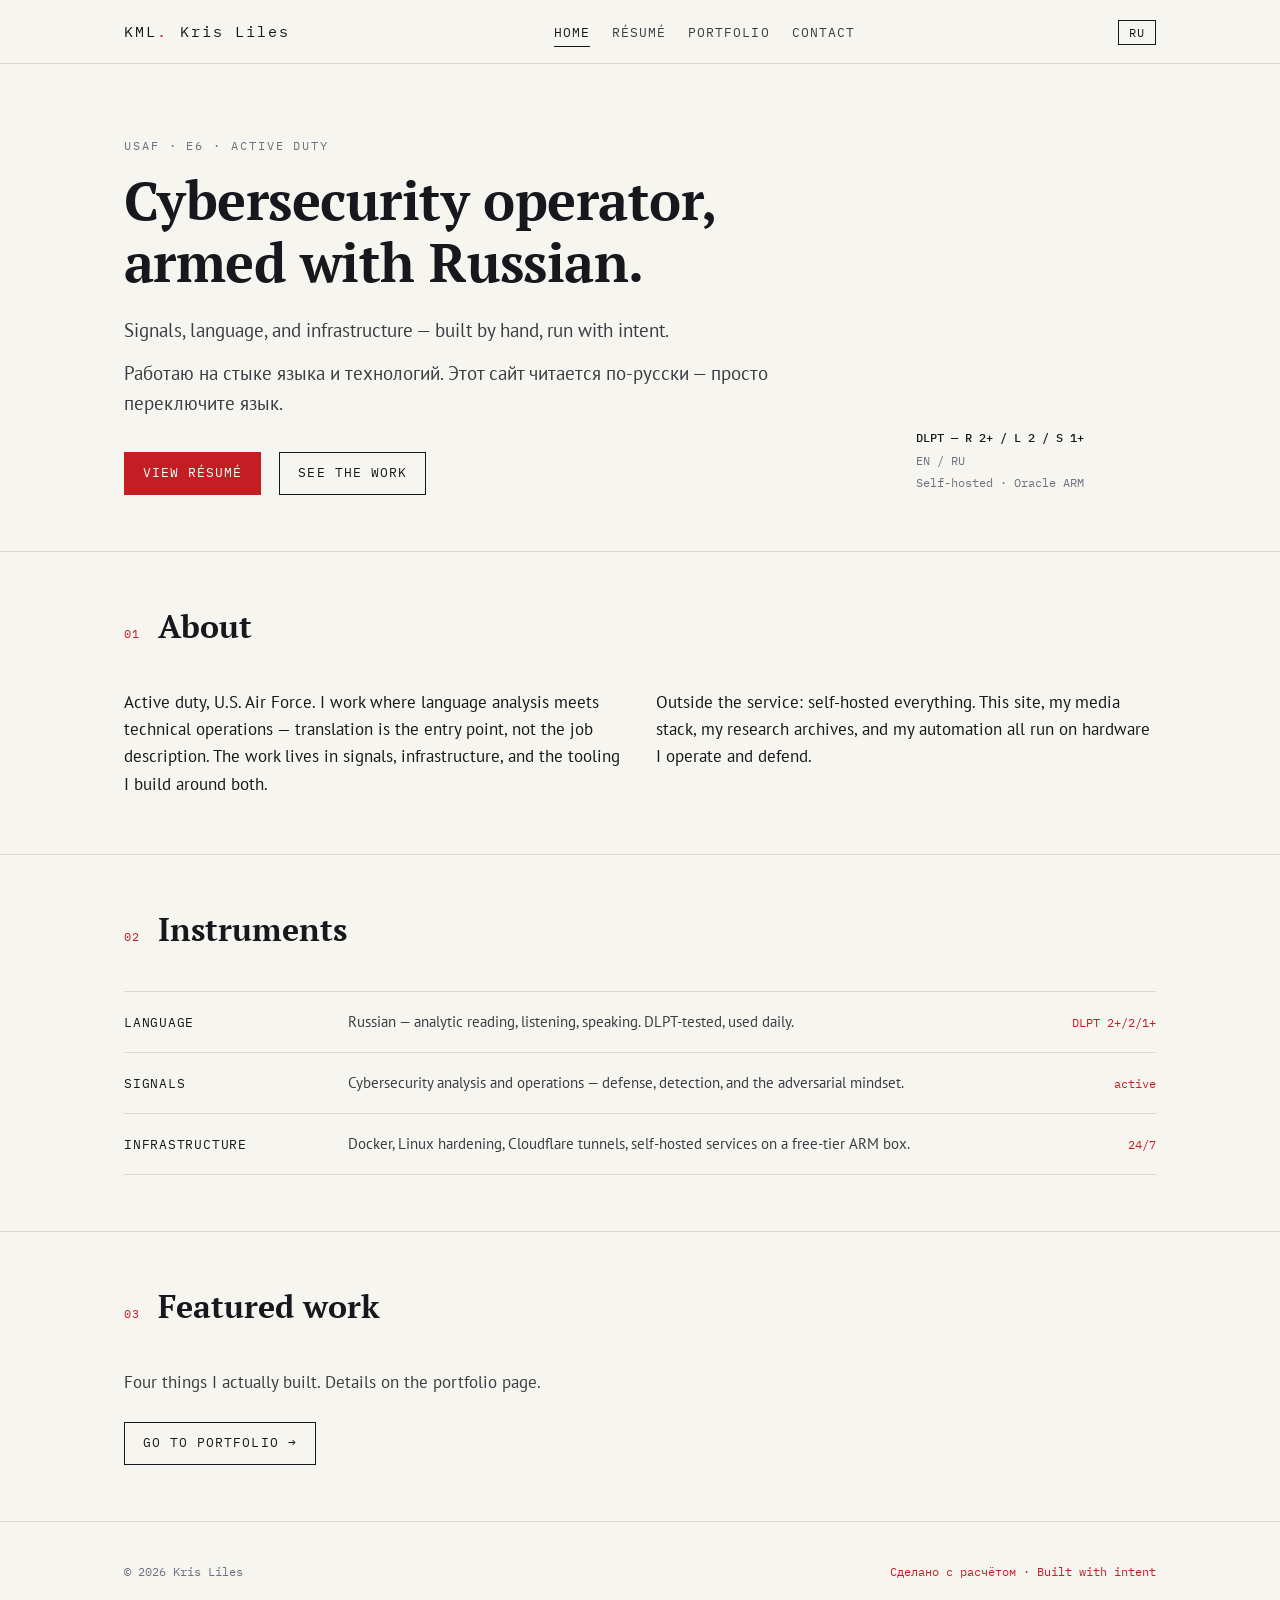
==== index.html @ 501278f0 "Initial portfolio: bilingual EN/RU dossier, four pages" ====
<!DOCTYPE html>
<html lang="en">
<head>
  <meta charset="UTF-8">
  <meta name="viewport" content="width=device-width, initial-scale=1.0">
  <title>Kris Liles — Cybersecurity operator, armed with Russian</title>
  <meta name="description" content="Active-duty USAF cybersecurity operator and Russian linguist. Self-hosted infrastructure, language tooling, and applied research.">
  <link rel="preconnect" href="https://fonts.googleapis.com">
  <link rel="preconnect" href="https://fonts.gstatic.com" crossorigin>
  <link href="https://fonts.googleapis.com/css2?family=IBM+Plex+Mono:wght@400;500&family=PT+Sans:wght@400;700&family=PT+Serif:ital,wght@0,400;0,700;1,400&display=swap" rel="stylesheet">
  <link rel="stylesheet" href="assets/style.css">
</head>
<body>
  <header class="site-head">
    <div class="wrap">
      <a class="logo" href="index.html">KML<span class="logo-red">.</span> <span data-i18n="logo.tag">Kris Liles</span></a>
      <nav class="main-nav">
        <a href="index.html" class="active" data-i18n="nav.home">Home</a>
        <a href="resume.html" data-i18n="nav.resume">Résumé</a>
        <a href="portfolio.html" data-i18n="nav.portfolio">Portfolio</a>
        <a href="contact.html" data-i18n="nav.contact">Contact</a>
      </nav>
      <button class="lang-toggle" aria-label="Switch language">RU</button>
    </div>
  </header>

  <section class="hero">
    <div class="wrap hero-grid">
      <div>
        <p class="eyebrow" data-i18n="hero.eyebrow">USAF · E6 · Active duty</p>
        <h1 data-i18n="hero.title">Cybersecurity operator, armed with Russian.</h1>
        <p class="lede" data-i18n="hero.lede">Signals, language, and infrastructure — built by hand, run with intent.</p>
        <p class="lede ru-note" data-i18n="hero.lede.ru">Работаю на стыке языка и технологий. Этот сайт читается по-русски — просто переключите язык.</p>
        <div class="hero-cta">
          <a class="btn primary" href="resume.html" data-i18n="hero.cta.resume">View résumé</a>
          <a class="btn" href="portfolio.html" data-i18n="hero.cta.work">See the work</a>
        </div>
      </div>
      <aside class="marginalia">
        <div><b data-i18n="hero.m.dlpt">DLPT — R 2+ / L 2 / S 1+</b></div>
        <div data-i18n="hero.m.langs">EN / RU</div>
        <div data-i18n="hero.m.infra">Self-hosted · Oracle ARM</div>
      </aside>
    </div>
  </section>

  <section class="section">
    <div class="wrap">
      <div class="section-head">
        <span class="sec-num" data-i18n="sec.about.num">01</span>
        <h2 data-i18n="sec.about">About</h2>
      </div>
      <div class="skill-cols" style="grid-template-columns: 1fr 1fr;">
        <div>
          <p data-i18n="about.p1">Active duty, U.S. Air Force. I work where language analysis meets technical operations — translation is the entry point, not the job description. The work lives in signals, infrastructure, and the tooling I build around both.</p>
        </div>
        <div>
          <p data-i18n="about.p2">Outside the service: self-hosted everything. This site, my media stack, my research archives, and my automation all run on hardware I operate and defend.</p>
        </div>
      </div>
    </div>
  </section>

  <section class="section">
    <div class="wrap">
      <div class="section-head">
        <span class="sec-num" data-i18n="sec.instr.num">02</span>
        <h2 data-i18n="sec.instr">Instruments</h2>
      </div>
      <div class="instruments">
        <div class="instrument">
          <div class="k" data-i18n="instr.lang.k">Language</div>
          <div class="v" data-i18n="instr.lang.v">Russian — analytic reading, listening, speaking. DLPT-tested, used daily.</div>
          <div class="m" data-i18n="instr.lang.m">DLPT 2+/2/1+</div>
        </div>
        <div class="instrument">
          <div class="k" data-i18n="instr.sig.k">Signals</div>
          <div class="v" data-i18n="instr.sig.v">Cybersecurity analysis and operations — defense, detection, and the adversarial mindset.</div>
          <div class="m" data-i18n="instr.sig.m">active</div>
        </div>
        <div class="instrument">
          <div class="k" data-i18n="instr.infra.k">Infrastructure</div>
          <div class="v" data-i18n="instr.infra.v">Docker, Linux hardening, Cloudflare tunnels, self-hosted services on a free-tier ARM box.</div>
          <div class="m" data-i18n="instr.infra.m">24/7</div>
        </div>
      </div>
    </div>
  </section>

  <section class="section">
    <div class="wrap">
      <div class="section-head">
        <span class="sec-num" data-i18n="sec.feat.num">03</span>
        <h2 data-i18n="sec.feat">Featured work</h2>
      </div>
      <p style="margin-bottom: 26px; color: var(--ink-soft);" data-i18n="feat.lead">Four things I actually built. Details on the portfolio page.</p>
      <a class="btn" href="portfolio.html" data-i18n="feat.link">Go to portfolio →</a>
    </div>
  </section>

  <footer class="site-foot">
    <div class="wrap" style="width: 100%; display: flex; justify-content: space-between; gap: 16px; flex-wrap: wrap;">
      <span data-i18n="foot.left">© 2026 Kris Liles</span>
      <span class="foot-ru" data-i18n="foot.right">Сделано с расчётом · Built with intent</span>
    </div>
  </footer>

  <script src="assets/app.js"></script>
</body>
</html>
---- assets/style.css ----
/* pyja.net — bilingual dossier
   Tokens: paper #F7F5F0 · ink #16181D · red #C41E24 · hairline #DDD9CE
   Type: PT Serif (display) · PT Sans (body) · IBM Plex Mono (labels) */

:root {
  --paper: #F7F5F0;
  --ink: #16181D;
  --ink-soft: #3A3D44;
  --red: #C41E24;
  --red-deep: #9A151A;
  --hairline: #DDD9CE;
  --steel: #6B7280;
  --blue: #1F3A93;
  --mono: "IBM Plex Mono", monospace;
  --serif: "PT Serif", Georgia, serif;
  --sans: "PT Sans", system-ui, sans-serif;
}

* { margin: 0; padding: 0; box-sizing: border-box; }

html { scroll-behavior: smooth; }

body {
  background: var(--paper);
  color: var(--ink);
  font-family: var(--sans);
  font-size: 17px;
  line-height: 1.6;
  transition: opacity 220ms ease;
}
body.switching { opacity: 0; }

a { color: var(--blue); text-decoration: underline; text-underline-offset: 3px; }
a:hover { color: var(--red-deep); }
a:focus-visible, button:focus-visible {
  outline: 2px solid var(--red);
  outline-offset: 3px;
}

.wrap { max-width: 1080px; margin: 0 auto; padding: 0 24px; }

/* ————— header ————— */
.site-head {
  border-bottom: 1px solid var(--hairline);
  padding: 20px 0 16px;
}
.site-head .wrap {
  display: flex;
  align-items: baseline;
  justify-content: space-between;
  gap: 16px;
  flex-wrap: wrap;
}
.logo {
  font-family: var(--mono);
  font-size: 15px;
  letter-spacing: 0.14em;
  color: var(--ink);
  text-decoration: none;
}
.logo .logo-red { color: var(--red); }
nav.main-nav { display: flex; gap: 22px; align-items: baseline; flex-wrap: wrap; }
nav.main-nav a {
  font-family: var(--mono);
  font-size: 13px;
  letter-spacing: 0.08em;
  text-transform: uppercase;
  text-decoration: none;
  color: var(--ink-soft);
  border-bottom: 1px solid transparent;
  padding-bottom: 2px;
}
nav.main-nav a:hover { color: var(--red-deep); border-color: var(--red); }
nav.main-nav a.active { color: var(--ink); border-color: var(--ink); }

.lang-toggle {
  font-family: var(--mono);
  font-size: 12px;
  letter-spacing: 0.08em;
  background: none;
  border: 1px solid var(--ink);
  padding: 4px 10px;
  cursor: pointer;
  color: var(--ink);
}
.lang-toggle:hover { background: var(--ink); color: var(--paper); }

/* ————— type ————— */
.eyebrow {
  font-family: var(--mono);
  font-size: 12px;
  letter-spacing: 0.16em;
  text-transform: uppercase;
  color: var(--steel);
  margin-bottom: 14px;
}
h1, h2, h3 { font-family: var(--serif); font-weight: 700; line-height: 1.15; color: var(--ink); }
h1 { font-size: clamp(34px, 5vw, 54px); letter-spacing: -0.01em; }
h2 { font-size: clamp(24px, 3vw, 32px); margin-bottom: 18px; }
h3 { font-size: 20px; }
p + p { margin-top: 12px; }

.marginalia {
  font-family: var(--mono);
  font-size: 12px;
  line-height: 1.9;
  color: var(--steel);
}
.marginalia b { color: var(--ink); font-weight: 500; }

/* ————— hero ————— */
.hero { padding: 72px 0 56px; border-bottom: 1px solid var(--hairline); }
.hero-grid {
  display: grid;
  grid-template-columns: minmax(0, 1fr) 240px;
  gap: 48px;
  align-items: end;
}
.hero h1 { margin-bottom: 22px; }
.hero .lede { font-size: 19px; max-width: 34em; color: var(--ink-soft); }
.hero .lede .ru-note { color: var(--steel); }
.hero-cta { margin-top: 34px; display: flex; gap: 18px; flex-wrap: wrap; }

.btn {
  display: inline-block;
  font-family: var(--mono);
  font-size: 13px;
  letter-spacing: 0.08em;
  text-transform: uppercase;
  text-decoration: none;
  border: 1px solid var(--ink);
  color: var(--ink);
  padding: 10px 18px;
}
.btn:hover { background: var(--ink); color: var(--paper); }
.btn.primary { background: var(--red); border-color: var(--red); color: #fff; }
.btn.primary:hover { background: var(--red-deep); border-color: var(--red-deep); }

/* ————— sections ————— */
.section { padding: 56px 0; border-bottom: 1px solid var(--hairline); }
.section-head {
  display: flex;
  align-items: baseline;
  gap: 18px;
  margin-bottom: 26px;
}
.section-head .sec-num {
  font-family: var(--mono);
  font-size: 12px;
  color: var(--red);
  letter-spacing: 0.1em;
}

/* instruments = hairline table rows, not cards */
.instruments { border-top: 1px solid var(--hairline); }
.instrument {
  display: grid;
  grid-template-columns: 200px minmax(0, 1fr) auto;
  gap: 24px;
  padding: 18px 0;
  border-bottom: 1px solid var(--hairline);
  align-items: baseline;
}
.instrument .k {
  font-family: var(--mono);
  font-size: 13px;
  letter-spacing: 0.06em;
  text-transform: uppercase;
  color: var(--ink);
}
.instrument .v { font-size: 15px; color: var(--ink-soft); }
.instrument .m { font-family: var(--mono); font-size: 12px; color: var(--red); text-align: right; }

/* ————— dossier rows (portfolio) ————— */
.dossier { border-top: 1px solid var(--hairline); }
.dossier-item {
  display: grid;
  grid-template-columns: 180px minmax(0, 1fr);
  gap: 28px;
  padding: 26px 0;
  border-bottom: 1px solid var(--hairline);
}
.dossier-item .cat {
  font-family: var(--mono);
  font-size: 12px;
  letter-spacing: 0.12em;
  text-transform: uppercase;
  color: var(--red);
  padding-top: 4px;
}
.dossier-item h3 { margin-bottom: 8px; }
.dossier-item .desc { font-size: 15px; color: var(--ink-soft); max-width: 56ch; }
.dossier-item .tags { margin-top: 12px; font-family: var(--mono); font-size: 12px; color: var(--steel); letter-spacing: 0.04em; }
.dossier-item .status {
  margin-top: 10px;
  font-family: var(--mono);
  font-size: 11px;
  text-transform: uppercase;
  letter-spacing: 0.1em;
  color: var(--steel);
  border: 1px dashed var(--hairline);
  display: inline-block;
  padding: 2px 8px;
}

/* ————— resume ————— */
.resume-section h3 { margin-bottom: 4px; }
.resume-section .meta { font-family: var(--mono); font-size: 12px; color: var(--steel); letter-spacing: 0.06em; margin-bottom: 10px; }
.resume-entry { padding: 22px 0; border-bottom: 1px solid var(--hairline); }
.resume-entry:last-child { border-bottom: none; }
.entry-head { display: flex; justify-content: space-between; gap: 16px; flex-wrap: wrap; align-items: baseline; }
.entry-head h4 { font-family: var(--serif); font-size: 18px; }
.entry-head .when { font-family: var(--mono); font-size: 12px; color: var(--steel); }
.entry-body { margin-top: 8px; font-size: 15px; color: var(--ink-soft); max-width: 60ch; }
.placeholder {
  font-family: var(--mono);
  font-size: 12px;
  letter-spacing: 0.08em;
  text-transform: uppercase;
  color: var(--red);
  border: 1px dashed var(--red);
  padding: 2px 8px;
  display: inline-block;
}

.skill-cols { display: grid; grid-template-columns: repeat(auto-fit, minmax(220px, 1fr)); gap: 32px; }
.skill-cols h4 { font-family: var(--mono); font-size: 13px; letter-spacing: 0.1em; text-transform: uppercase; color: var(--ink); margin-bottom: 10px; }
.skill-cols ul { list-style: none; }
.skill-cols li { font-size: 15px; padding: 3px 0; border-bottom: 1px dotted var(--hairline); color: var(--ink-soft); }

/* ————— contact ————— */
.contact-row {
  display: grid;
  grid-template-columns: 160px minmax(0, 1fr);
  gap: 24px;
  padding: 16px 0;
  border-bottom: 1px solid var(--hairline);
}
.contact-row .k { font-family: var(--mono); font-size: 13px; letter-spacing: 0.08em; text-transform: uppercase; }

/* ————— footer ————— */
.site-foot {
  padding: 40px 0 56px;
  font-family: var(--mono);
  font-size: 12px;
  color: var(--steel);
  display: flex;
  justify-content: space-between;
  gap: 16px;
  flex-wrap: wrap;
}
.site-foot .foot-ru { color: var(--red); }

/* ————— responsive ————— */
@media (max-width: 760px) {
  .hero-grid { grid-template-columns: 1fr; gap: 28px; }
  .instrument { grid-template-columns: 1fr; gap: 6px; }
  .instrument .m { text-align: left; }
  .dossier-item { grid-template-columns: 1fr; gap: 8px; }
  .contact-row { grid-template-columns: 1fr; gap: 4px; }
  .section { padding: 44px 0; }
  .hero { padding: 52px 0 44px; }
}

@media (prefers-reduced-motion: reduce) {
  html { scroll-behavior: auto; }
  body { transition: none; }
}
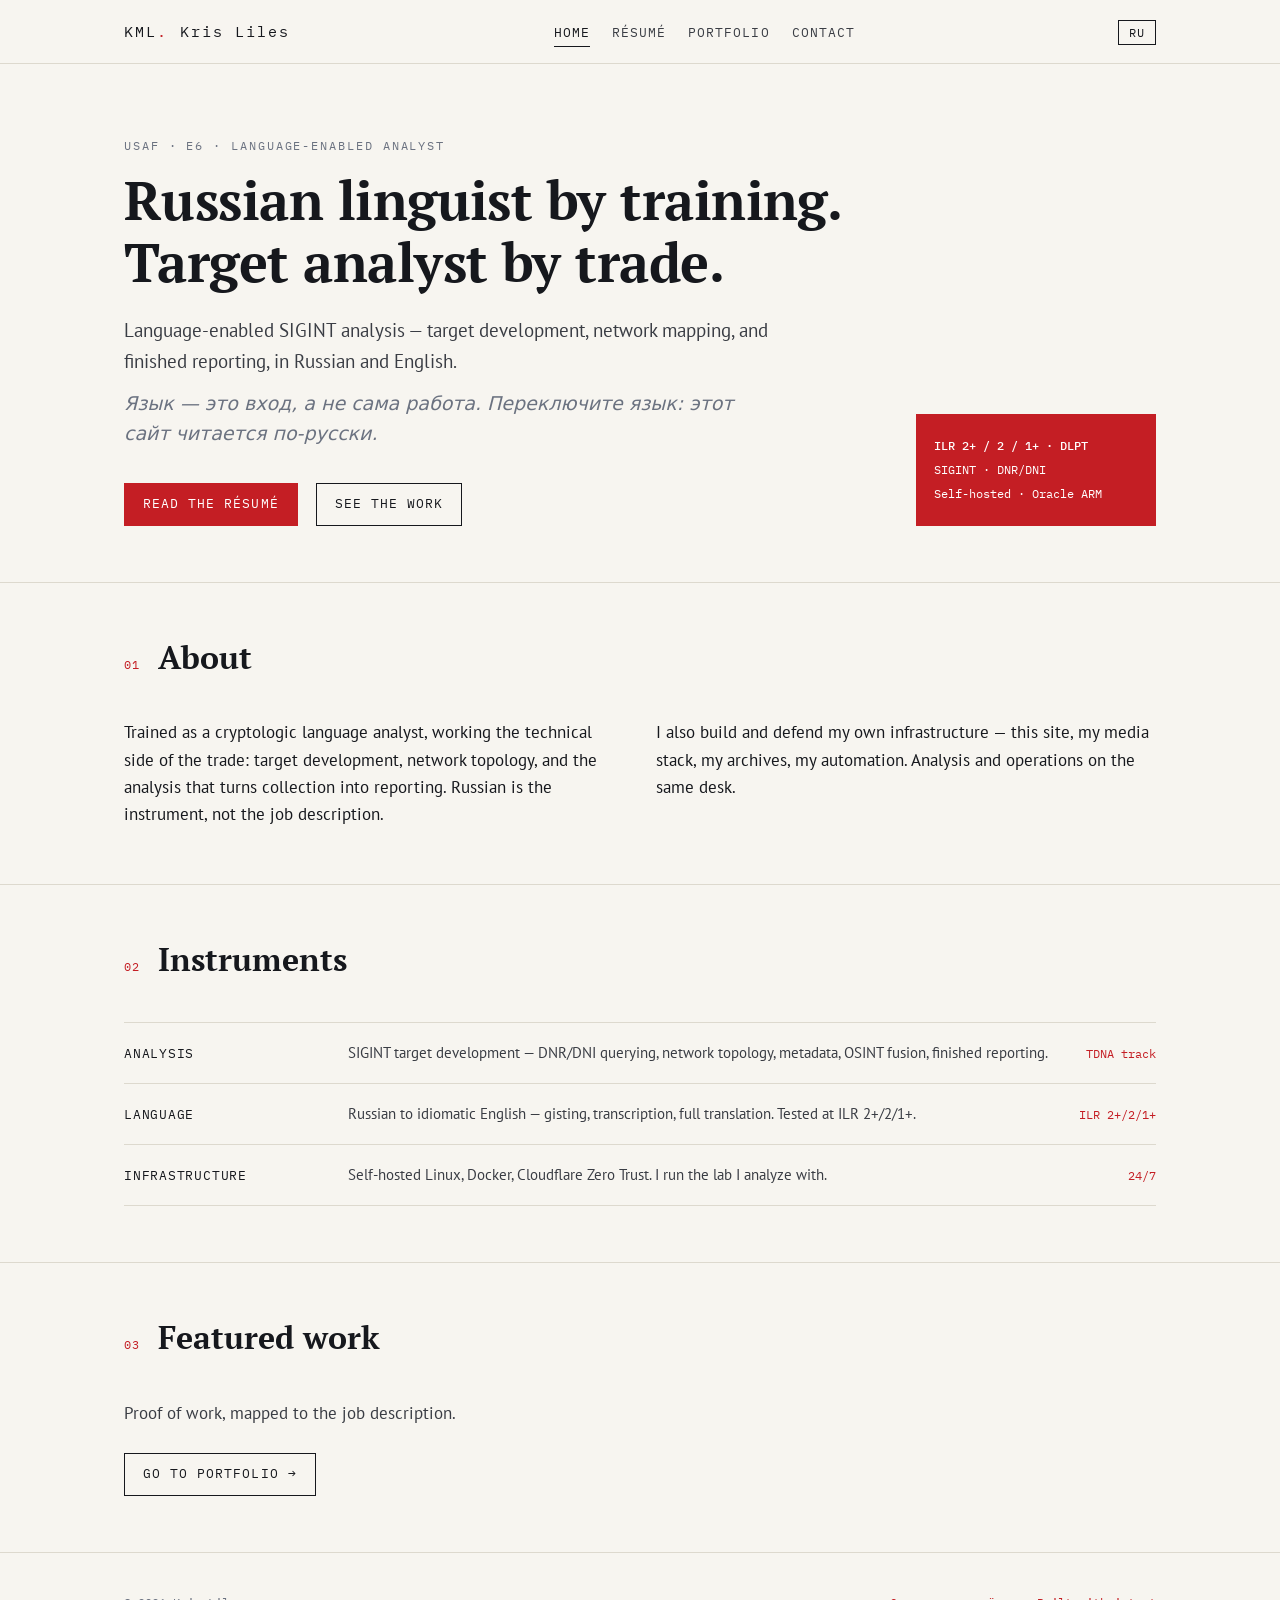
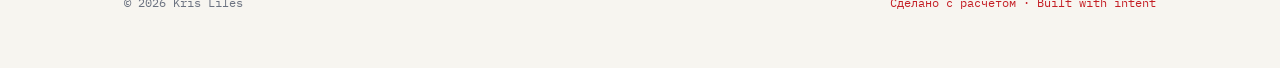
==== commit 7310c2b7: "v2: market-mapped content — TDNA + cryptologic language analyst job-posting vocabulary, constructivi" ====
--- a/index.html
+++ b/index.html
@@ -3,8 +3,8 @@
 <head>
   <meta charset="UTF-8">
   <meta name="viewport" content="width=device-width, initial-scale=1.0">
-  <title>Kris Liles — Cybersecurity operator, armed with Russian</title>
-  <meta name="description" content="Active-duty USAF cybersecurity operator and Russian linguist. Self-hosted infrastructure, language tooling, and applied research.">
+  <title>Kris Liles — Language-enabled SIGINT analyst</title>
+  <meta name="description" content="Russian linguist and target analyst. Language-enabled SIGINT analysis: target development, network mapping, and finished reporting.">
   <link rel="preconnect" href="https://fonts.googleapis.com">
   <link rel="preconnect" href="https://fonts.gstatic.com" crossorigin>
   <link href="https://fonts.googleapis.com/css2?family=IBM+Plex+Mono:wght@400;500&family=PT+Sans:wght@400;700&family=PT+Serif:ital,wght@0,400;0,700;1,400&display=swap" rel="stylesheet">
@@ -27,18 +27,18 @@
   <section class="hero">
     <div class="wrap hero-grid">
       <div>
-        <p class="eyebrow" data-i18n="hero.eyebrow">USAF · E6 · Active duty</p>
-        <h1 data-i18n="hero.title">Cybersecurity operator, armed with Russian.</h1>
-        <p class="lede" data-i18n="hero.lede">Signals, language, and infrastructure — built by hand, run with intent.</p>
-        <p class="lede ru-note" data-i18n="hero.lede.ru">Работаю на стыке языка и технологий. Этот сайт читается по-русски — просто переключите язык.</p>
+        <p class="eyebrow" data-i18n="hero.eyebrow">USAF · E6 · Language-enabled analyst</p>
+        <h1 data-i18n="hero.title">Russian linguist by training. Target analyst by trade.</h1>
+        <p class="lede" data-i18n="hero.lede">Language-enabled SIGINT analysis — target development, network mapping, and finished reporting, in Russian and English.</p>
+        <p class="lede ru-note" data-i18n="hero.lede.ru">Язык — это вход, а не сама работа. Переключите язык: этот сайт читается по-русски.</p>
         <div class="hero-cta">
-          <a class="btn primary" href="resume.html" data-i18n="hero.cta.resume">View résumé</a>
+          <a class="btn primary" href="resume.html" data-i18n="hero.cta.resume">Read the résumé</a>
           <a class="btn" href="portfolio.html" data-i18n="hero.cta.work">See the work</a>
         </div>
       </div>
-      <aside class="marginalia">
-        <div><b data-i18n="hero.m.dlpt">DLPT — R 2+ / L 2 / S 1+</b></div>
-        <div data-i18n="hero.m.langs">EN / RU</div>
+      <aside class="red-panel">
+        <div><b data-i18n="hero.m.dlpt">ILR 2+ / 2 / 1+ · DLPT</b></div>
+        <div data-i18n="hero.m.sigint">SIGINT · DNR/DNI</div>
         <div data-i18n="hero.m.infra">Self-hosted · Oracle ARM</div>
       </aside>
     </div>
@@ -52,10 +52,10 @@
       </div>
       <div class="skill-cols" style="grid-template-columns: 1fr 1fr;">
         <div>
-          <p data-i18n="about.p1">Active duty, U.S. Air Force. I work where language analysis meets technical operations — translation is the entry point, not the job description. The work lives in signals, infrastructure, and the tooling I build around both.</p>
+          <p data-i18n="about.p1">Trained as a cryptologic language analyst, working the technical side of the trade: target development, network topology, and the analysis that turns collection into reporting. Russian is the instrument, not the job description.</p>
         </div>
         <div>
-          <p data-i18n="about.p2">Outside the service: self-hosted everything. This site, my media stack, my research archives, and my automation all run on hardware I operate and defend.</p>
+          <p data-i18n="about.p2">I also build and defend my own infrastructure — this site, my media stack, my archives, my automation. Analysis and operations on the same desk.</p>
         </div>
       </div>
     </div>
@@ -69,18 +69,18 @@
       </div>
       <div class="instruments">
         <div class="instrument">
-          <div class="k" data-i18n="instr.lang.k">Language</div>
-          <div class="v" data-i18n="instr.lang.v">Russian — analytic reading, listening, speaking. DLPT-tested, used daily.</div>
-          <div class="m" data-i18n="instr.lang.m">DLPT 2+/2/1+</div>
+          <div class="k" data-i18n="instr.analysis.k">Analysis</div>
+          <div class="v" data-i18n="instr.analysis.v">SIGINT target development — DNR/DNI querying, network topology, metadata, OSINT fusion, finished reporting.</div>
+          <div class="m" data-i18n="instr.analysis.m">TDNA track</div>
         </div>
         <div class="instrument">
-          <div class="k" data-i18n="instr.sig.k">Signals</div>
-          <div class="v" data-i18n="instr.sig.v">Cybersecurity analysis and operations — defense, detection, and the adversarial mindset.</div>
-          <div class="m" data-i18n="instr.sig.m">active</div>
+          <div class="k" data-i18n="instr.lang.k">Language</div>
+          <div class="v" data-i18n="instr.lang.v">Russian to idiomatic English — gisting, transcription, full translation. Tested at ILR 2+/2/1+.</div>
+          <div class="m" data-i18n="instr.lang.m">ILR 2+/2/1+</div>
         </div>
         <div class="instrument">
           <div class="k" data-i18n="instr.infra.k">Infrastructure</div>
-          <div class="v" data-i18n="instr.infra.v">Docker, Linux hardening, Cloudflare tunnels, self-hosted services on a free-tier ARM box.</div>
+          <div class="v" data-i18n="instr.infra.v">Self-hosted Linux, Docker, Cloudflare Zero Trust. I run the lab I analyze with.</div>
           <div class="m" data-i18n="instr.infra.m">24/7</div>
         </div>
       </div>
@@ -93,7 +93,7 @@
         <span class="sec-num" data-i18n="sec.feat.num">03</span>
         <h2 data-i18n="sec.feat">Featured work</h2>
       </div>
-      <p style="margin-bottom: 26px; color: var(--ink-soft);" data-i18n="feat.lead">Four things I actually built. Details on the portfolio page.</p>
+      <p style="margin-bottom: 26px; color: var(--ink-soft);" data-i18n="feat.lead">Proof of work, mapped to the job description.</p>
       <a class="btn" href="portfolio.html" data-i18n="feat.link">Go to portfolio →</a>
     </div>
   </section>
--- a/assets/style.css
+++ b/assets/style.css
@@ -1,4 +1,4 @@
-/* pyja.net — bilingual dossier
+/* pyja.net — bilingual dossier, v2 (market-mapped)
    Tokens: paper #F7F5F0 · ink #16181D · red #C41E24 · hairline #DDD9CE
    Type: PT Serif (display) · PT Sans (body) · IBM Plex Mono (labels) */
 
@@ -100,14 +100,6 @@
 h3 { font-size: 20px; }
 p + p { margin-top: 12px; }
 
-.marginalia {
-  font-family: var(--mono);
-  font-size: 12px;
-  line-height: 1.9;
-  color: var(--steel);
-}
-.marginalia b { color: var(--ink); font-weight: 500; }
-
 /* ————— hero ————— */
 .hero { padding: 72px 0 56px; border-bottom: 1px solid var(--hairline); }
 .hero-grid {
@@ -118,8 +110,19 @@
 }
 .hero h1 { margin-bottom: 22px; }
 .hero .lede { font-size: 19px; max-width: 34em; color: var(--ink-soft); }
-.hero .lede .ru-note { color: var(--steel); }
+.hero .lede.ru-note { color: var(--steel); font-style: italic; }
 .hero-cta { margin-top: 34px; display: flex; gap: 18px; flex-wrap: wrap; }
+
+/* constructivist red field — the one bold move */
+.red-panel {
+  background: var(--red);
+  color: #fff;
+  padding: 20px 18px;
+  font-family: var(--mono);
+  font-size: 12px;
+  line-height: 2;
+}
+.red-panel b { font-weight: 500; color: #fff; }
 
 .btn {
   display: inline-block;
@@ -205,13 +208,14 @@
 
 /* ————— resume ————— */
 .resume-section h3 { margin-bottom: 4px; }
-.resume-section .meta { font-family: var(--mono); font-size: 12px; color: var(--steel); letter-spacing: 0.06em; margin-bottom: 10px; }
 .resume-entry { padding: 22px 0; border-bottom: 1px solid var(--hairline); }
 .resume-entry:last-child { border-bottom: none; }
 .entry-head { display: flex; justify-content: space-between; gap: 16px; flex-wrap: wrap; align-items: baseline; }
 .entry-head h4 { font-family: var(--serif); font-size: 18px; }
 .entry-head .when { font-family: var(--mono); font-size: 12px; color: var(--steel); }
 .entry-body { margin-top: 8px; font-size: 15px; color: var(--ink-soft); max-width: 60ch; }
+.entry-body ul { margin-top: 8px; padding-left: 20px; }
+.entry-body li { margin-bottom: 6px; }
 .placeholder {
   font-family: var(--mono);
   font-size: 12px;
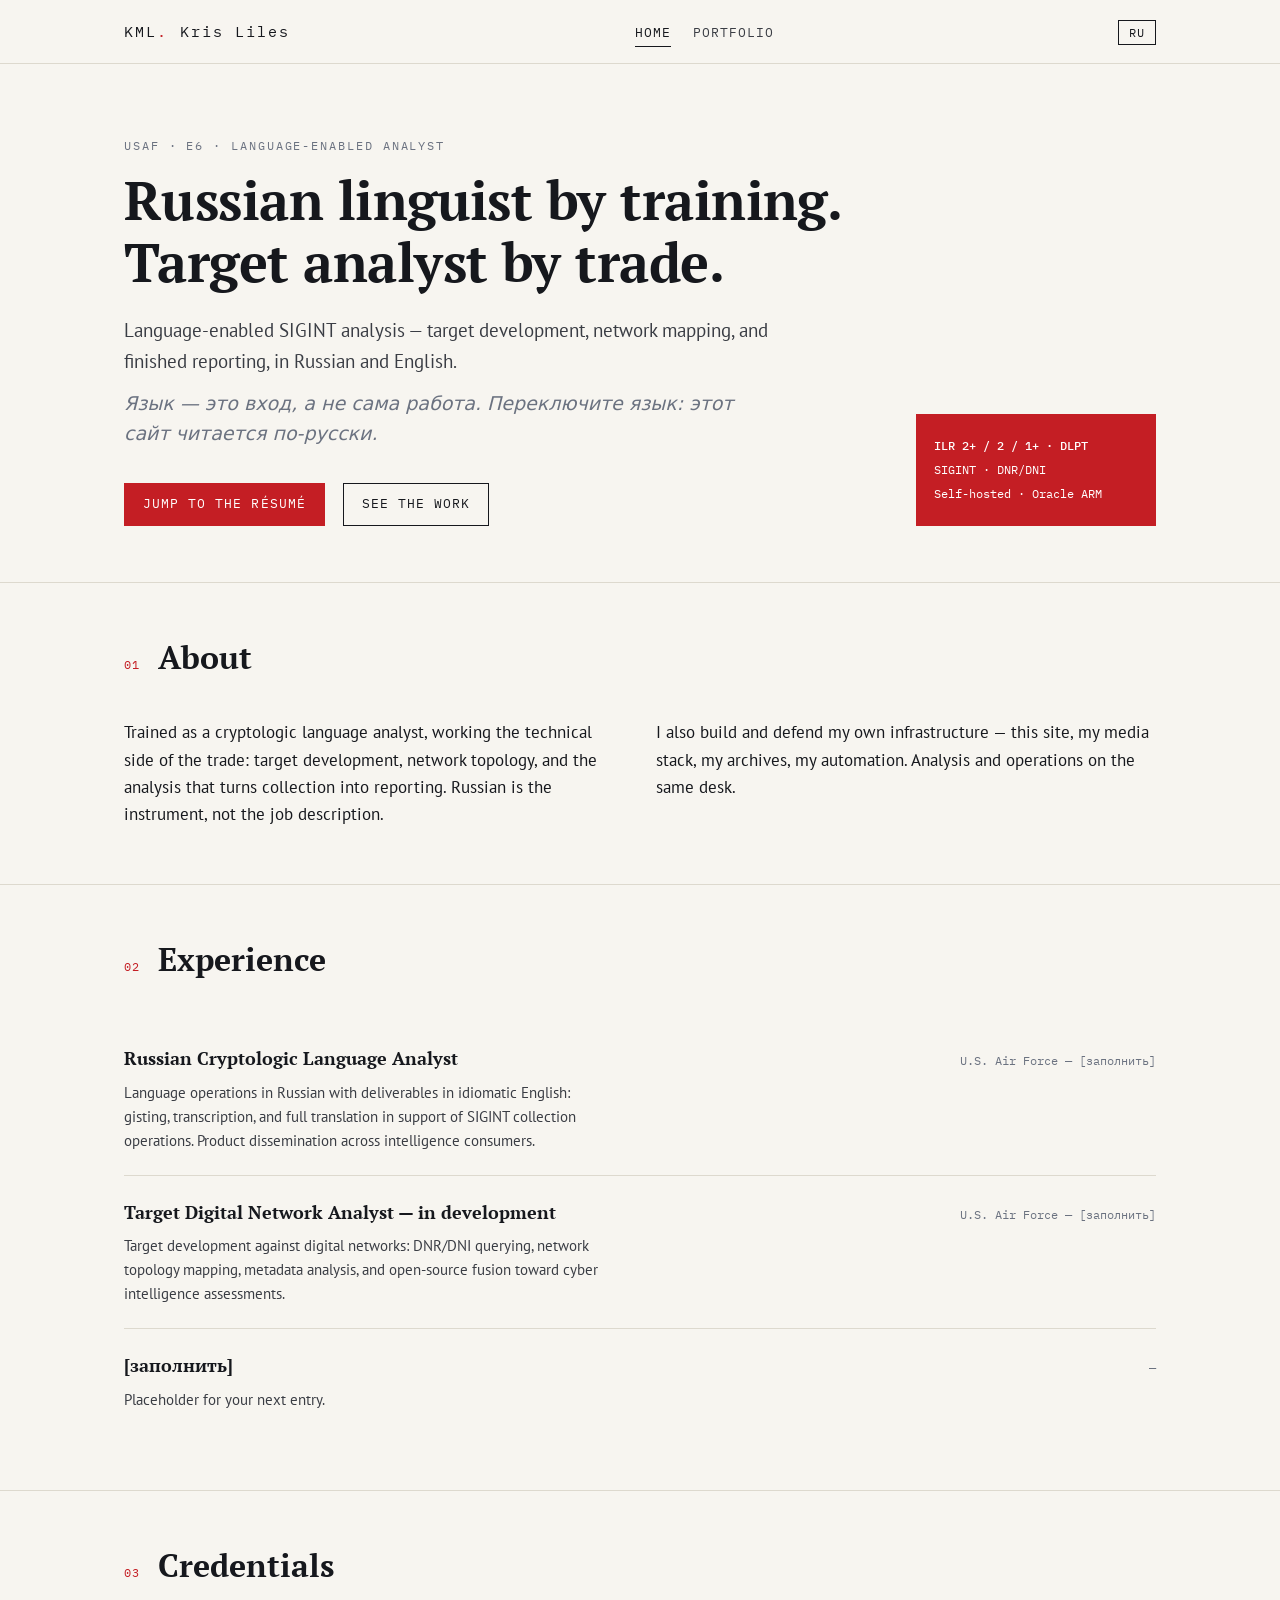
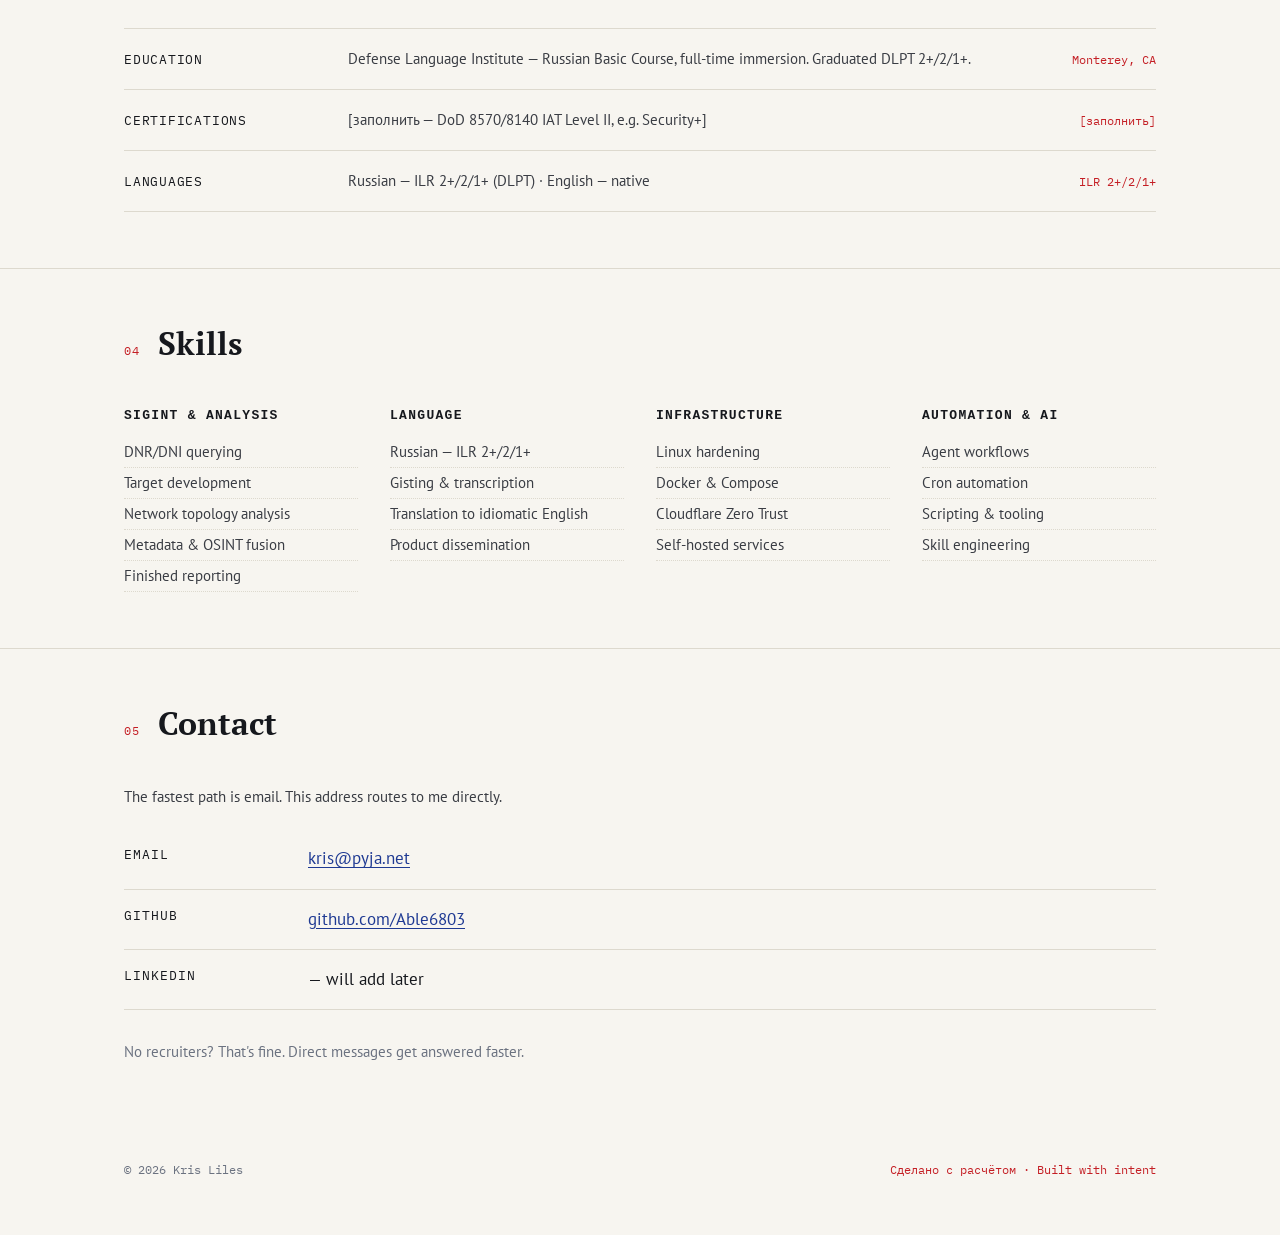
==== commit f0c24380: "v3: two-page structure — résumé+contact merged into home, portfolio becomes placeholder examples map" ====
--- a/index.html
+++ b/index.html
@@ -16,9 +16,7 @@
       <a class="logo" href="index.html">KML<span class="logo-red">.</span> <span data-i18n="logo.tag">Kris Liles</span></a>
       <nav class="main-nav">
         <a href="index.html" class="active" data-i18n="nav.home">Home</a>
-        <a href="resume.html" data-i18n="nav.resume">Résumé</a>
         <a href="portfolio.html" data-i18n="nav.portfolio">Portfolio</a>
-        <a href="contact.html" data-i18n="nav.contact">Contact</a>
       </nav>
       <button class="lang-toggle" aria-label="Switch language">RU</button>
     </div>
@@ -32,7 +30,7 @@
         <p class="lede" data-i18n="hero.lede">Language-enabled SIGINT analysis — target development, network mapping, and finished reporting, in Russian and English.</p>
         <p class="lede ru-note" data-i18n="hero.lede.ru">Язык — это вход, а не сама работа. Переключите язык: этот сайт читается по-русски.</p>
         <div class="hero-cta">
-          <a class="btn primary" href="resume.html" data-i18n="hero.cta.resume">Read the résumé</a>
+          <a class="btn primary" href="#experience" data-i18n="hero.cta.resume">Jump to the résumé</a>
           <a class="btn" href="portfolio.html" data-i18n="hero.cta.work">See the work</a>
         </div>
       </div>
@@ -61,40 +59,133 @@
     </div>
   </section>
 
+  <section class="section" id="experience">
+    <div class="wrap resume-section">
+      <div class="section-head">
+        <span class="sec-num" data-i18n="resume.exp.num">02</span>
+        <h2 data-i18n="resume.exp">Experience</h2>
+      </div>
+
+      <div class="resume-entry">
+        <div class="entry-head">
+          <h4 data-i18n="resume.exp.1.t">Russian Cryptologic Language Analyst</h4>
+          <span class="when" data-i18n="resume.exp.1.w">U.S. Air Force — [заполнить]</span>
+        </div>
+        <p class="entry-body" data-i18n="resume.exp.1.b">Language operations in Russian with deliverables in idiomatic English: gisting, transcription, and full translation in support of SIGINT collection operations. Product dissemination across intelligence consumers.</p>
+      </div>
+
+      <div class="resume-entry">
+        <div class="entry-head">
+          <h4 data-i18n="resume.exp.2.t">Target Digital Network Analyst — in development</h4>
+          <span class="when" data-i18n="resume.exp.2.w">U.S. Air Force — [заполнить]</span>
+        </div>
+        <p class="entry-body" data-i18n="resume.exp.2.b">Target development against digital networks: DNR/DNI querying, network topology mapping, metadata analysis, and open-source fusion toward cyber intelligence assessments.</p>
+      </div>
+
+      <div class="resume-entry">
+        <div class="entry-head">
+          <h4 data-i18n="resume.exp.3.t">[заполнить]</h4>
+          <span class="when" data-i18n="resume.exp.3.w">—</span>
+        </div>
+        <p class="entry-body" data-i18n="resume.exp.3.b">Placeholder for your next entry.</p>
+      </div>
+    </div>
+  </section>
+
   <section class="section">
     <div class="wrap">
       <div class="section-head">
-        <span class="sec-num" data-i18n="sec.instr.num">02</span>
-        <h2 data-i18n="sec.instr">Instruments</h2>
+        <span class="sec-num" data-i18n="sec.cred.num">03</span>
+        <h2 data-i18n="sec.cred">Credentials</h2>
       </div>
       <div class="instruments">
         <div class="instrument">
-          <div class="k" data-i18n="instr.analysis.k">Analysis</div>
-          <div class="v" data-i18n="instr.analysis.v">SIGINT target development — DNR/DNI querying, network topology, metadata, OSINT fusion, finished reporting.</div>
-          <div class="m" data-i18n="instr.analysis.m">TDNA track</div>
+          <div class="k" data-i18n="cred.edu.k">Education</div>
+          <div class="v" data-i18n="cred.edu.v">Defense Language Institute — Russian Basic Course, full-time immersion. Graduated DLPT 2+/2/1+.</div>
+          <div class="m" data-i18n="cred.edu.m">Monterey, CA</div>
         </div>
         <div class="instrument">
-          <div class="k" data-i18n="instr.lang.k">Language</div>
-          <div class="v" data-i18n="instr.lang.v">Russian to idiomatic English — gisting, transcription, full translation. Tested at ILR 2+/2/1+.</div>
-          <div class="m" data-i18n="instr.lang.m">ILR 2+/2/1+</div>
+          <div class="k" data-i18n="cred.cert.k">Certifications</div>
+          <div class="v" data-i18n="cred.cert.v">[заполнить — DoD 8570/8140 IAT Level II, e.g. Security+]</div>
+          <div class="m" data-i18n="cred.cert.m">[заполнить]</div>
         </div>
         <div class="instrument">
-          <div class="k" data-i18n="instr.infra.k">Infrastructure</div>
-          <div class="v" data-i18n="instr.infra.v">Self-hosted Linux, Docker, Cloudflare Zero Trust. I run the lab I analyze with.</div>
-          <div class="m" data-i18n="instr.infra.m">24/7</div>
+          <div class="k" data-i18n="cred.lang.k">Languages</div>
+          <div class="v" data-i18n="cred.lang.v">Russian — ILR 2+/2/1+ (DLPT) · English — native</div>
+          <div class="m" data-i18n="cred.lang.m">ILR 2+/2/1+</div>
         </div>
       </div>
     </div>
   </section>
 
   <section class="section">
-    <div class="wrap">
-      <div class="section-head">
-        <span class="sec-num" data-i18n="sec.feat.num">03</span>
-        <h2 data-i18n="sec.feat">Featured work</h2>
-      </div>
-      <p style="margin-bottom: 26px; color: var(--ink-soft);" data-i18n="feat.lead">Proof of work, mapped to the job description.</p>
-      <a class="btn" href="portfolio.html" data-i18n="feat.link">Go to portfolio →</a>
+    <div class="wrap resume-section">
+      <div class="section-head">
+        <span class="sec-num" data-i18n="resume.skills.num">04</span>
+        <h2 data-i18n="resume.skills">Skills</h2>
+      </div>
+      <div class="skill-cols">
+        <div>
+          <h4 data-i18n="skills.cyber">SIGINT &amp; analysis</h4>
+          <ul>
+            <li data-i18n="sk.cyber.1">DNR/DNI querying</li>
+            <li data-i18n="sk.cyber.2">Target development</li>
+            <li data-i18n="sk.cyber.3">Network topology analysis</li>
+            <li data-i18n="sk.cyber.4">Metadata &amp; OSINT fusion</li>
+            <li data-i18n="sk.cyber.5">Finished reporting</li>
+          </ul>
+        </div>
+        <div>
+          <h4 data-i18n="skills.lang">Language</h4>
+          <ul>
+            <li data-i18n="sk.lang.1">Russian — ILR 2+/2/1+</li>
+            <li data-i18n="sk.lang.2">Gisting &amp; transcription</li>
+            <li data-i18n="sk.lang.3">Translation to idiomatic English</li>
+            <li data-i18n="sk.lang.4">Product dissemination</li>
+          </ul>
+        </div>
+        <div>
+          <h4 data-i18n="skills.infra">Infrastructure</h4>
+          <ul>
+            <li data-i18n="sk.infra.1">Linux hardening</li>
+            <li data-i18n="sk.infra.2">Docker &amp; Compose</li>
+            <li data-i18n="sk.infra.3">Cloudflare Zero Trust</li>
+            <li data-i18n="sk.infra.4">Self-hosted services</li>
+          </ul>
+        </div>
+        <div>
+          <h4 data-i18n="skills.ai">Automation &amp; AI</h4>
+          <ul>
+            <li data-i18n="sk.ai.1">Agent workflows</li>
+            <li data-i18n="sk.ai.2">Cron automation</li>
+            <li data-i18n="sk.ai.3">Scripting &amp; tooling</li>
+            <li data-i18n="sk.ai.4">Skill engineering</li>
+          </ul>
+        </div>
+      </div>
+    </div>
+  </section>
+
+  <section class="section" id="contact" style="border-bottom: none;">
+    <div class="wrap">
+      <div class="section-head">
+        <span class="sec-num" data-i18n="sec.contact.num">05</span>
+        <h2 data-i18n="sec.contact">Contact</h2>
+      </div>
+      <p class="entry-body" style="margin-bottom: 20px; color: var(--ink-soft);" data-i18n="contact.lead">The fastest path is email. This address routes to me directly.</p>
+      <div class="contact-row">
+        <div class="k" data-i18n="contact.email">Email</div>
+        <div><a href="mailto:kris@pyja.net">kris@pyja.net</a></div>
+      </div>
+      <div class="contact-row">
+        <div class="k" data-i18n="contact.github">GitHub</div>
+        <div><a href="https://github.com/Able6803">github.com/Able6803</a></div>
+      </div>
+      <div class="contact-row">
+        <div class="k" data-i18n="contact.linkedin">LinkedIn</div>
+        <div data-i18n="contact.linkedin.v">— will add later</div>
+      </div>
+      <p class="entry-body" style="margin-top: 30px; color: var(--steel);" data-i18n="contact.note">No recruiters? That's fine. Direct messages get answered faster.</p>
     </div>
   </section>
 
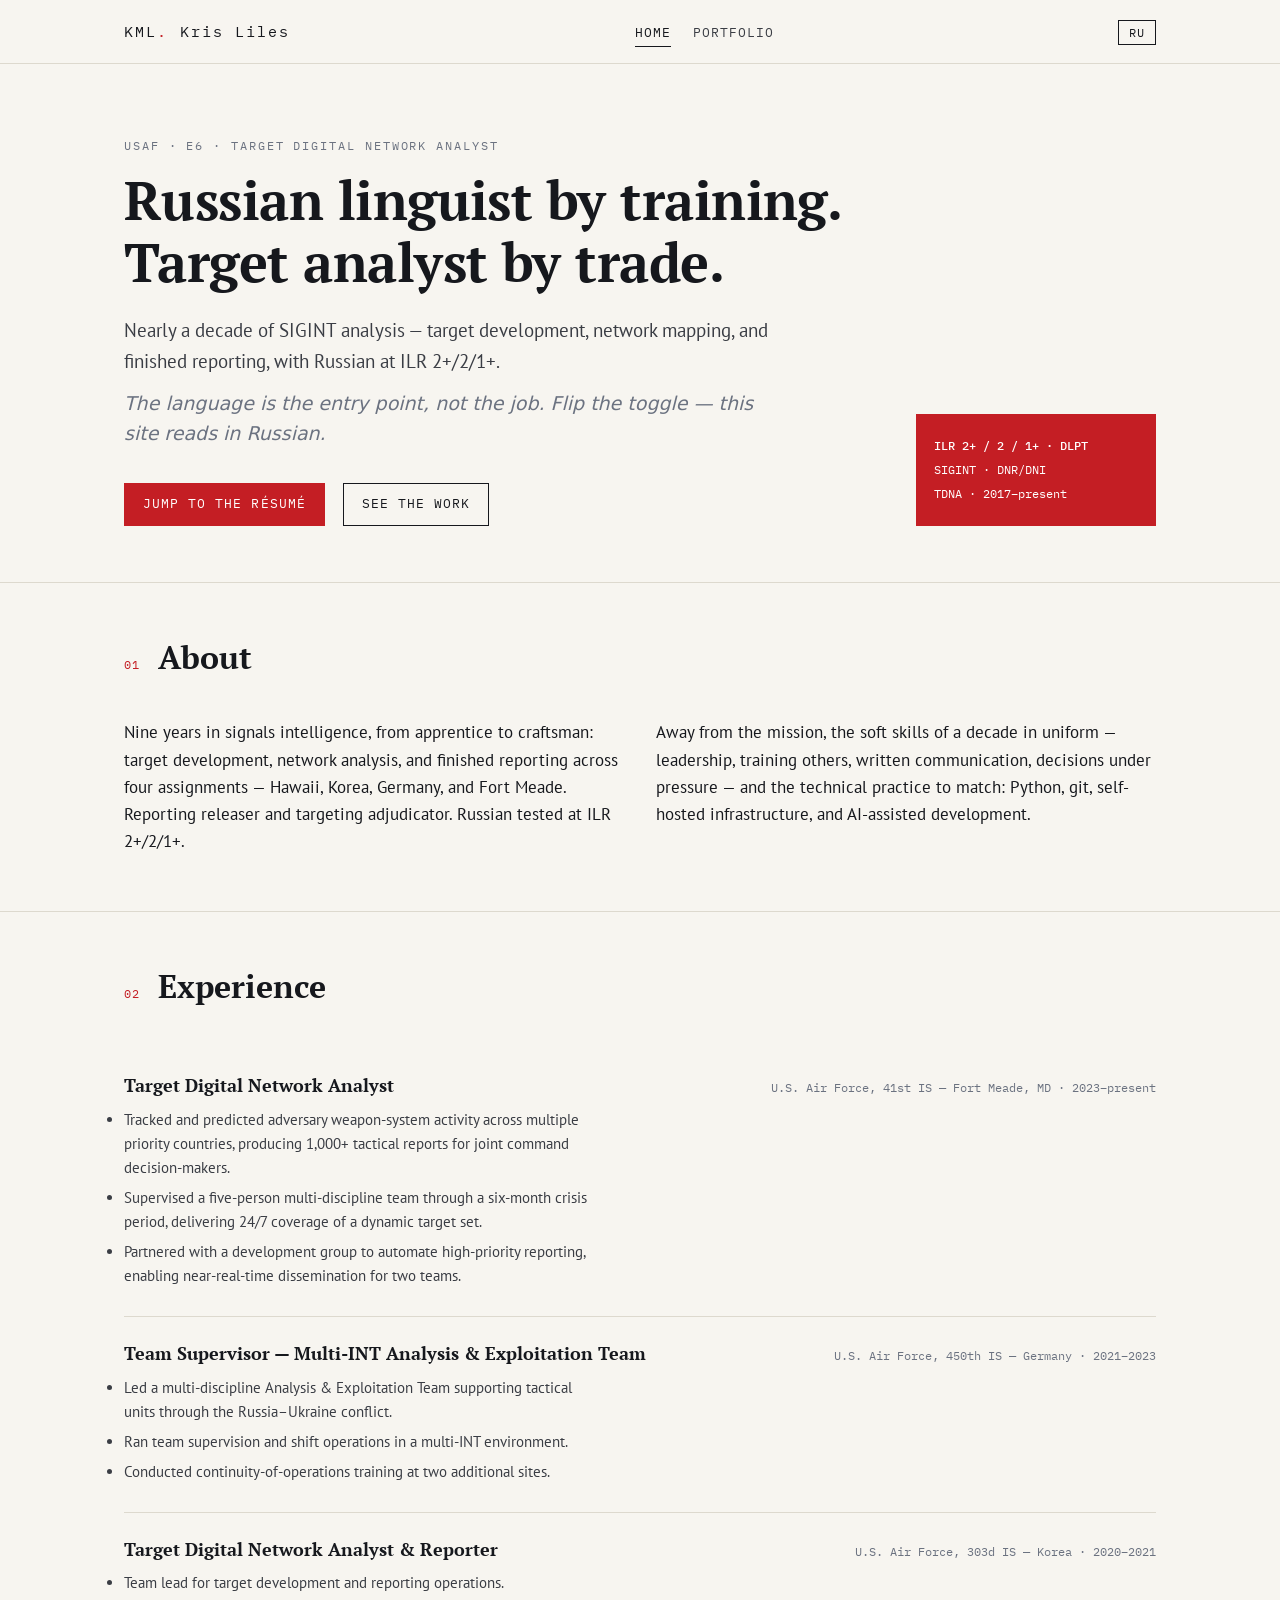
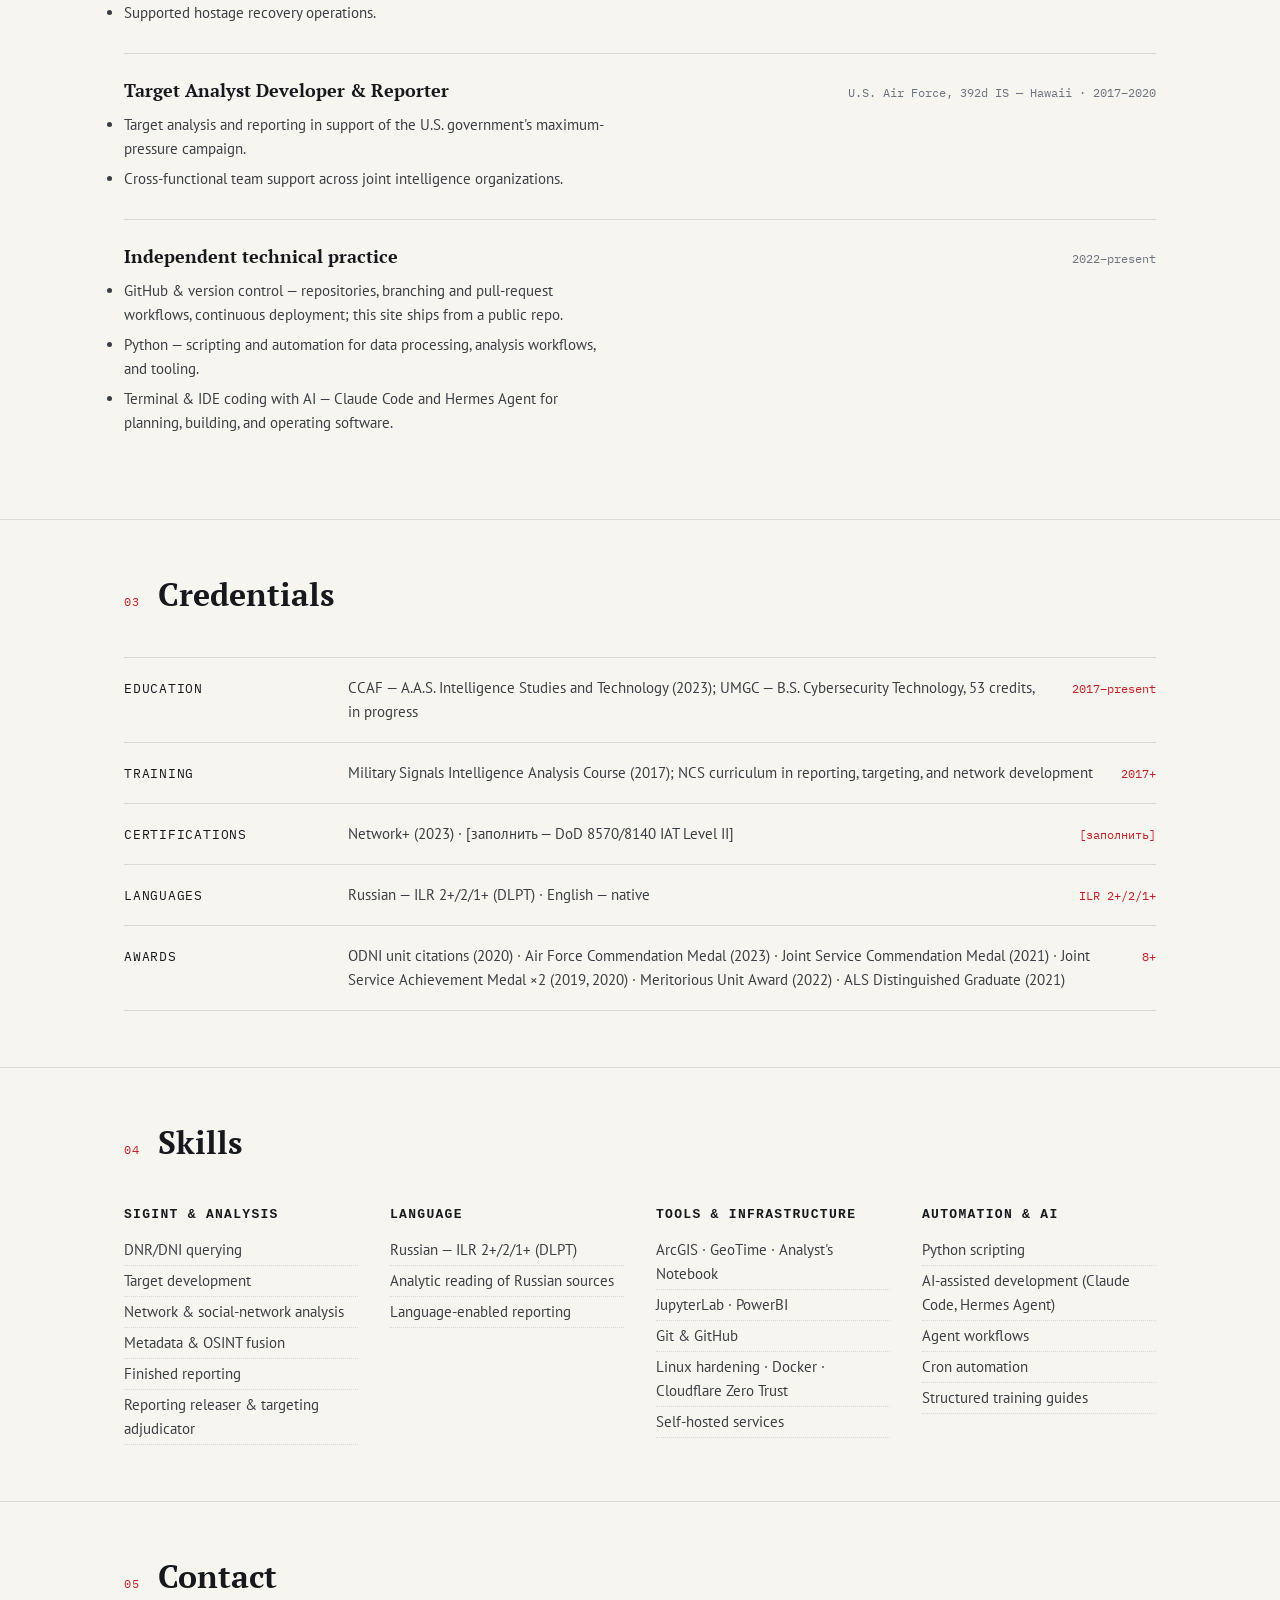
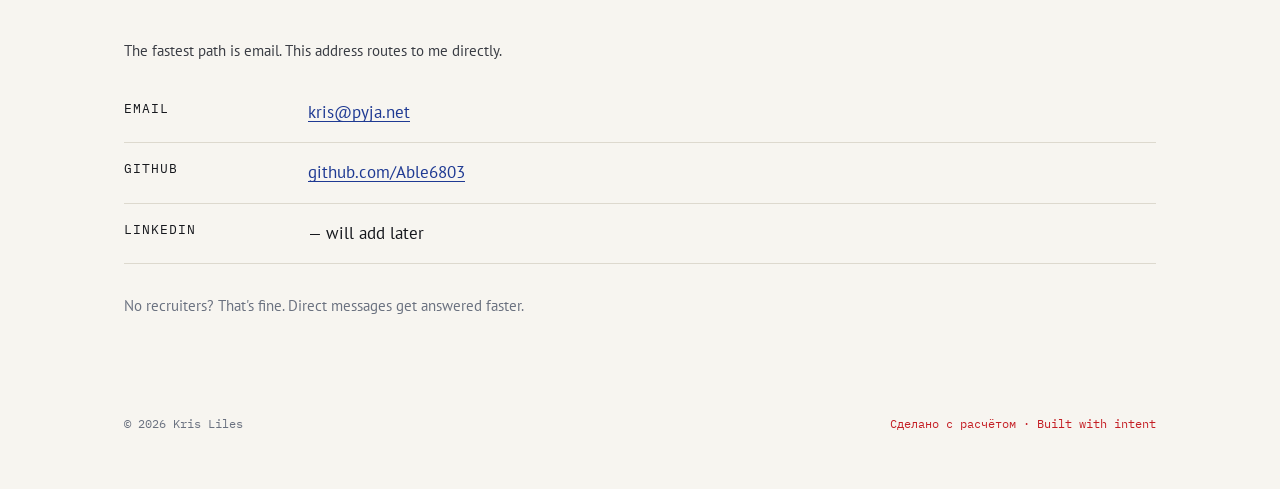
==== commit 6f56e9bb: "v4: synthesize career documents — real duty history (Hawaii/Korea/Germany/Meade), CCAF+UMGC educatio" ====
--- a/index.html
+++ b/index.html
@@ -3,8 +3,8 @@
 <head>
   <meta charset="UTF-8">
   <meta name="viewport" content="width=device-width, initial-scale=1.0">
-  <title>Kris Liles — Language-enabled SIGINT analyst</title>
-  <meta name="description" content="Russian linguist and target analyst. Language-enabled SIGINT analysis: target development, network mapping, and finished reporting.">
+  <title>Kris Liles — Target Digital Network Analyst</title>
+  <meta name="description" content="Kris Liles — USAF Target Digital Network Analyst with Russian at ILR 2+/2/1+. Nine years of SIGINT analysis: target development, network mapping, finished reporting.">
   <link rel="preconnect" href="https://fonts.googleapis.com">
   <link rel="preconnect" href="https://fonts.gstatic.com" crossorigin>
   <link href="https://fonts.googleapis.com/css2?family=IBM+Plex+Mono:wght@400;500&family=PT+Sans:wght@400;700&family=PT+Serif:ital,wght@0,400;0,700;1,400&display=swap" rel="stylesheet">
@@ -25,10 +25,10 @@
   <section class="hero">
     <div class="wrap hero-grid">
       <div>
-        <p class="eyebrow" data-i18n="hero.eyebrow">USAF · E6 · Language-enabled analyst</p>
+        <p class="eyebrow" data-i18n="hero.eyebrow">USAF · E6 · Target Digital Network Analyst</p>
         <h1 data-i18n="hero.title">Russian linguist by training. Target analyst by trade.</h1>
-        <p class="lede" data-i18n="hero.lede">Language-enabled SIGINT analysis — target development, network mapping, and finished reporting, in Russian and English.</p>
-        <p class="lede ru-note" data-i18n="hero.lede.ru">Язык — это вход, а не сама работа. Переключите язык: этот сайт читается по-русски.</p>
+        <p class="lede" data-i18n="hero.lede">Nearly a decade of SIGINT analysis — target development, network mapping, and finished reporting, with Russian at ILR 2+/2/1+.</p>
+        <p class="lede ru-note" data-i18n="hero.lede.ru">The language is the entry point, not the job. Flip the toggle — this site reads in Russian.</p>
         <div class="hero-cta">
           <a class="btn primary" href="#experience" data-i18n="hero.cta.resume">Jump to the résumé</a>
           <a class="btn" href="portfolio.html" data-i18n="hero.cta.work">See the work</a>
@@ -37,7 +37,7 @@
       <aside class="red-panel">
         <div><b data-i18n="hero.m.dlpt">ILR 2+ / 2 / 1+ · DLPT</b></div>
         <div data-i18n="hero.m.sigint">SIGINT · DNR/DNI</div>
-        <div data-i18n="hero.m.infra">Self-hosted · Oracle ARM</div>
+        <div data-i18n="hero.m.exp">TDNA · 2017–present</div>
       </aside>
     </div>
   </section>
@@ -50,10 +50,10 @@
       </div>
       <div class="skill-cols" style="grid-template-columns: 1fr 1fr;">
         <div>
-          <p data-i18n="about.p1">Trained as a cryptologic language analyst, working the technical side of the trade: target development, network topology, and the analysis that turns collection into reporting. Russian is the instrument, not the job description.</p>
-        </div>
-        <div>
-          <p data-i18n="about.p2">I also build and defend my own infrastructure — this site, my media stack, my archives, my automation. Analysis and operations on the same desk.</p>
+          <p data-i18n="about.p1">Nine years in signals intelligence, from apprentice to craftsman: target development, network analysis, and finished reporting across four assignments — Hawaii, Korea, Germany, and Fort Meade. Reporting releaser and targeting adjudicator. Russian tested at ILR 2+/2/1+.</p>
+        </div>
+        <div>
+          <p data-i18n="about.p2">Away from the mission, the soft skills of a decade in uniform — leadership, training others, written communication, decisions under pressure — and the technical practice to match: Python, git, self-hosted infrastructure, and AI-assisted development.</p>
         </div>
       </div>
     </div>
@@ -68,26 +68,60 @@
 
       <div class="resume-entry">
         <div class="entry-head">
-          <h4 data-i18n="resume.exp.1.t">Russian Cryptologic Language Analyst</h4>
-          <span class="when" data-i18n="resume.exp.1.w">U.S. Air Force — [заполнить]</span>
-        </div>
-        <p class="entry-body" data-i18n="resume.exp.1.b">Language operations in Russian with deliverables in idiomatic English: gisting, transcription, and full translation in support of SIGINT collection operations. Product dissemination across intelligence consumers.</p>
-      </div>
-
-      <div class="resume-entry">
-        <div class="entry-head">
-          <h4 data-i18n="resume.exp.2.t">Target Digital Network Analyst — in development</h4>
-          <span class="when" data-i18n="resume.exp.2.w">U.S. Air Force — [заполнить]</span>
-        </div>
-        <p class="entry-body" data-i18n="resume.exp.2.b">Target development against digital networks: DNR/DNI querying, network topology mapping, metadata analysis, and open-source fusion toward cyber intelligence assessments.</p>
-      </div>
-
-      <div class="resume-entry">
-        <div class="entry-head">
-          <h4 data-i18n="resume.exp.3.t">[заполнить]</h4>
-          <span class="when" data-i18n="resume.exp.3.w">—</span>
-        </div>
-        <p class="entry-body" data-i18n="resume.exp.3.b">Placeholder for your next entry.</p>
+          <h4 data-i18n="exp.1.t">Target Digital Network Analyst</h4>
+          <span class="when" data-i18n="exp.1.w">U.S. Air Force, 41st IS — Fort Meade, MD · 2023–present</span>
+        </div>
+        <ul class="entry-body">
+          <li data-i18n="exp.1.b1">Tracked and predicted adversary weapon-system activity across multiple priority countries, producing 1,000+ tactical reports for joint command decision-makers.</li>
+          <li data-i18n="exp.1.b2">Supervised a five-person multi-discipline team through a six-month crisis period, delivering 24/7 coverage of a dynamic target set.</li>
+          <li data-i18n="exp.1.b3">Partnered with a development group to automate high-priority reporting, enabling near-real-time dissemination for two teams.</li>
+        </ul>
+      </div>
+
+      <div class="resume-entry">
+        <div class="entry-head">
+          <h4 data-i18n="exp.2.t">Team Supervisor — Multi-INT Analysis &amp; Exploitation Team</h4>
+          <span class="when" data-i18n="exp.2.w">U.S. Air Force, 450th IS — Germany · 2021–2023</span>
+        </div>
+        <ul class="entry-body">
+          <li data-i18n="exp.2.b1">Led a multi-discipline Analysis &amp; Exploitation Team supporting tactical units through the Russia–Ukraine conflict.</li>
+          <li data-i18n="exp.2.b2">Ran team supervision and shift operations in a multi-INT environment.</li>
+          <li data-i18n="exp.2.b3">Conducted continuity-of-operations training at two additional sites.</li>
+        </ul>
+      </div>
+
+      <div class="resume-entry">
+        <div class="entry-head">
+          <h4 data-i18n="exp.3.t">Target Digital Network Analyst &amp; Reporter</h4>
+          <span class="when" data-i18n="exp.3.w">U.S. Air Force, 303d IS — Korea · 2020–2021</span>
+        </div>
+        <ul class="entry-body">
+          <li data-i18n="exp.3.b1">Team lead for target development and reporting operations.</li>
+          <li data-i18n="exp.3.b2">Supported hostage recovery operations.</li>
+        </ul>
+      </div>
+
+      <div class="resume-entry">
+        <div class="entry-head">
+          <h4 data-i18n="exp.4.t">Target Analyst Developer &amp; Reporter</h4>
+          <span class="when" data-i18n="exp.4.w">U.S. Air Force, 392d IS — Hawaii · 2017–2020</span>
+        </div>
+        <ul class="entry-body">
+          <li data-i18n="exp.4.b1">Target analysis and reporting in support of the U.S. government's maximum-pressure campaign.</li>
+          <li data-i18n="exp.4.b2">Cross-functional team support across joint intelligence organizations.</li>
+        </ul>
+      </div>
+
+      <div class="resume-entry">
+        <div class="entry-head">
+          <h4 data-i18n="exp.5.t">Independent technical practice</h4>
+          <span class="when" data-i18n="exp.5.w">2022–present</span>
+        </div>
+        <ul class="entry-body">
+          <li data-i18n="exp.5.b1">GitHub &amp; version control — repositories, branching and pull-request workflows, continuous deployment; this site ships from a public repo.</li>
+          <li data-i18n="exp.5.b2">Python — scripting and automation for data processing, analysis workflows, and tooling.</li>
+          <li data-i18n="exp.5.b3">Terminal &amp; IDE coding with AI — Claude Code and Hermes Agent for planning, building, and operating software.</li>
+        </ul>
       </div>
     </div>
   </section>
@@ -100,13 +134,18 @@
       </div>
       <div class="instruments">
         <div class="instrument">
-          <div class="k" data-i18n="cred.edu.k">Education</div>
-          <div class="v" data-i18n="cred.edu.v">Defense Language Institute — Russian Basic Course, full-time immersion. Graduated DLPT 2+/2/1+.</div>
-          <div class="m" data-i18n="cred.edu.m">Monterey, CA</div>
+          <div class="k" data-i18n="cred.edu1.k">Education</div>
+          <div class="v" data-i18n="cred.edu1.v">CCAF — A.A.S. Intelligence Studies and Technology (2023); UMGC — B.S. Cybersecurity Technology, 53 credits, in progress</div>
+          <div class="m" data-i18n="cred.edu1.m">2017–present</div>
+        </div>
+        <div class="instrument">
+          <div class="k" data-i18n="cred.train.k">Training</div>
+          <div class="v" data-i18n="cred.train.v">Military Signals Intelligence Analysis Course (2017); NCS curriculum in reporting, targeting, and network development</div>
+          <div class="m" data-i18n="cred.train.m">2017+</div>
         </div>
         <div class="instrument">
           <div class="k" data-i18n="cred.cert.k">Certifications</div>
-          <div class="v" data-i18n="cred.cert.v">[заполнить — DoD 8570/8140 IAT Level II, e.g. Security+]</div>
+          <div class="v" data-i18n="cred.cert.v">Network+ (2023) · [заполнить — DoD 8570/8140 IAT Level II]</div>
           <div class="m" data-i18n="cred.cert.m">[заполнить]</div>
         </div>
         <div class="instrument">
@@ -114,6 +153,11 @@
           <div class="v" data-i18n="cred.lang.v">Russian — ILR 2+/2/1+ (DLPT) · English — native</div>
           <div class="m" data-i18n="cred.lang.m">ILR 2+/2/1+</div>
         </div>
+        <div class="instrument">
+          <div class="k" data-i18n="cred.awards.k">Awards</div>
+          <div class="v" data-i18n="cred.awards.v">ODNI unit citations (2020) · Air Force Commendation Medal (2023) · Joint Service Commendation Medal (2021) · Joint Service Achievement Medal ×2 (2019, 2020) · Meritorious Unit Award (2022) · ALS Distinguished Graduate (2021)</div>
+          <div class="m" data-i18n="cred.awards.m">8+</div>
+        </div>
       </div>
     </div>
   </section>
@@ -130,36 +174,38 @@
           <ul>
             <li data-i18n="sk.cyber.1">DNR/DNI querying</li>
             <li data-i18n="sk.cyber.2">Target development</li>
-            <li data-i18n="sk.cyber.3">Network topology analysis</li>
+            <li data-i18n="sk.cyber.3">Network &amp; social-network analysis</li>
             <li data-i18n="sk.cyber.4">Metadata &amp; OSINT fusion</li>
             <li data-i18n="sk.cyber.5">Finished reporting</li>
+            <li data-i18n="sk.cyber.6">Reporting releaser &amp; targeting adjudicator</li>
           </ul>
         </div>
         <div>
           <h4 data-i18n="skills.lang">Language</h4>
           <ul>
-            <li data-i18n="sk.lang.1">Russian — ILR 2+/2/1+</li>
-            <li data-i18n="sk.lang.2">Gisting &amp; transcription</li>
-            <li data-i18n="sk.lang.3">Translation to idiomatic English</li>
-            <li data-i18n="sk.lang.4">Product dissemination</li>
-          </ul>
-        </div>
-        <div>
-          <h4 data-i18n="skills.infra">Infrastructure</h4>
-          <ul>
-            <li data-i18n="sk.infra.1">Linux hardening</li>
-            <li data-i18n="sk.infra.2">Docker &amp; Compose</li>
-            <li data-i18n="sk.infra.3">Cloudflare Zero Trust</li>
-            <li data-i18n="sk.infra.4">Self-hosted services</li>
+            <li data-i18n="sk.lang.1">Russian — ILR 2+/2/1+ (DLPT)</li>
+            <li data-i18n="sk.lang.2">Analytic reading of Russian sources</li>
+            <li data-i18n="sk.lang.3">Language-enabled reporting</li>
+          </ul>
+        </div>
+        <div>
+          <h4 data-i18n="skills.infra">Tools &amp; infrastructure</h4>
+          <ul>
+            <li data-i18n="sk.infra.1">ArcGIS · GeoTime · Analyst's Notebook</li>
+            <li data-i18n="sk.infra.2">JupyterLab · PowerBI</li>
+            <li data-i18n="sk.infra.3">Git &amp; GitHub</li>
+            <li data-i18n="sk.infra.4">Linux hardening · Docker · Cloudflare Zero Trust</li>
+            <li data-i18n="sk.infra.5">Self-hosted services</li>
           </ul>
         </div>
         <div>
           <h4 data-i18n="skills.ai">Automation &amp; AI</h4>
           <ul>
-            <li data-i18n="sk.ai.1">Agent workflows</li>
-            <li data-i18n="sk.ai.2">Cron automation</li>
-            <li data-i18n="sk.ai.3">Scripting &amp; tooling</li>
-            <li data-i18n="sk.ai.4">Skill engineering</li>
+            <li data-i18n="sk.ai.1">Python scripting</li>
+            <li data-i18n="sk.ai.2">AI-assisted development (Claude Code, Hermes Agent)</li>
+            <li data-i18n="sk.ai.3">Agent workflows</li>
+            <li data-i18n="sk.ai.4">Cron automation</li>
+            <li data-i18n="sk.ai.5">Structured training guides</li>
           </ul>
         </div>
       </div>
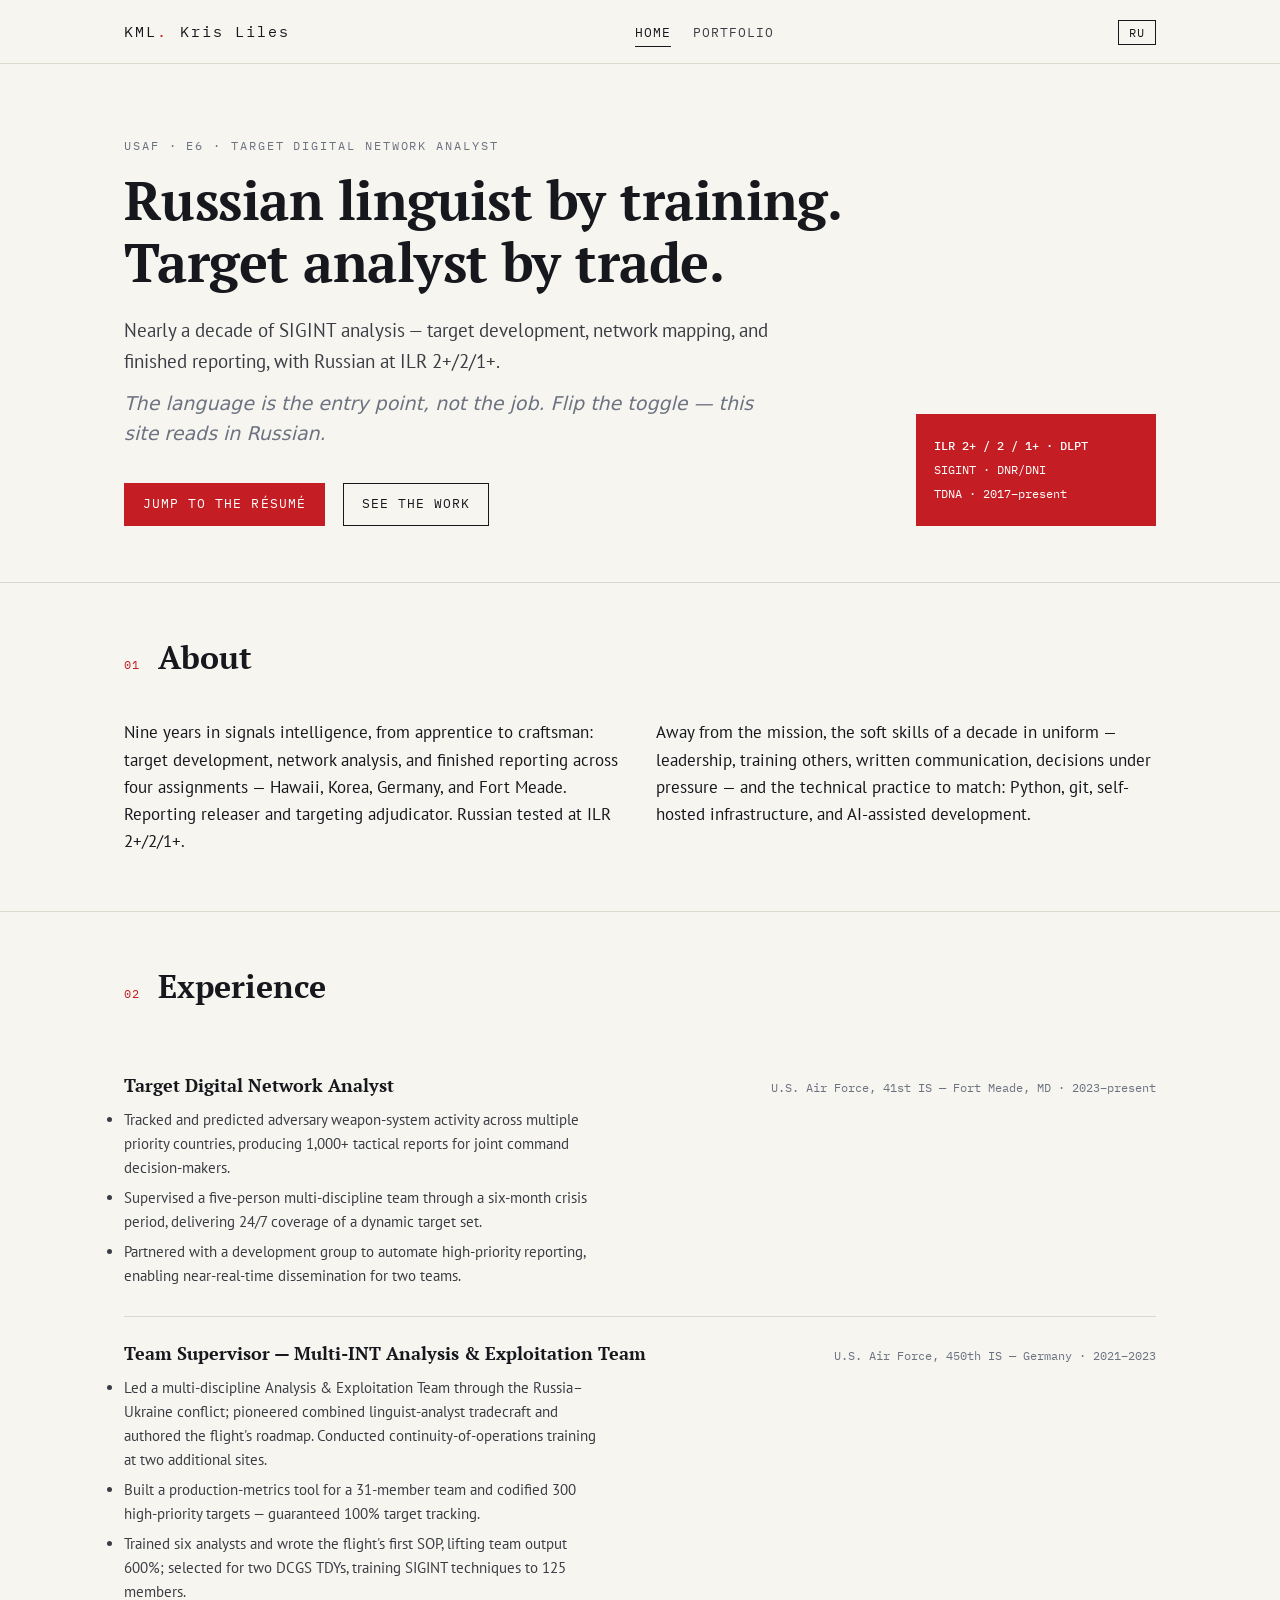
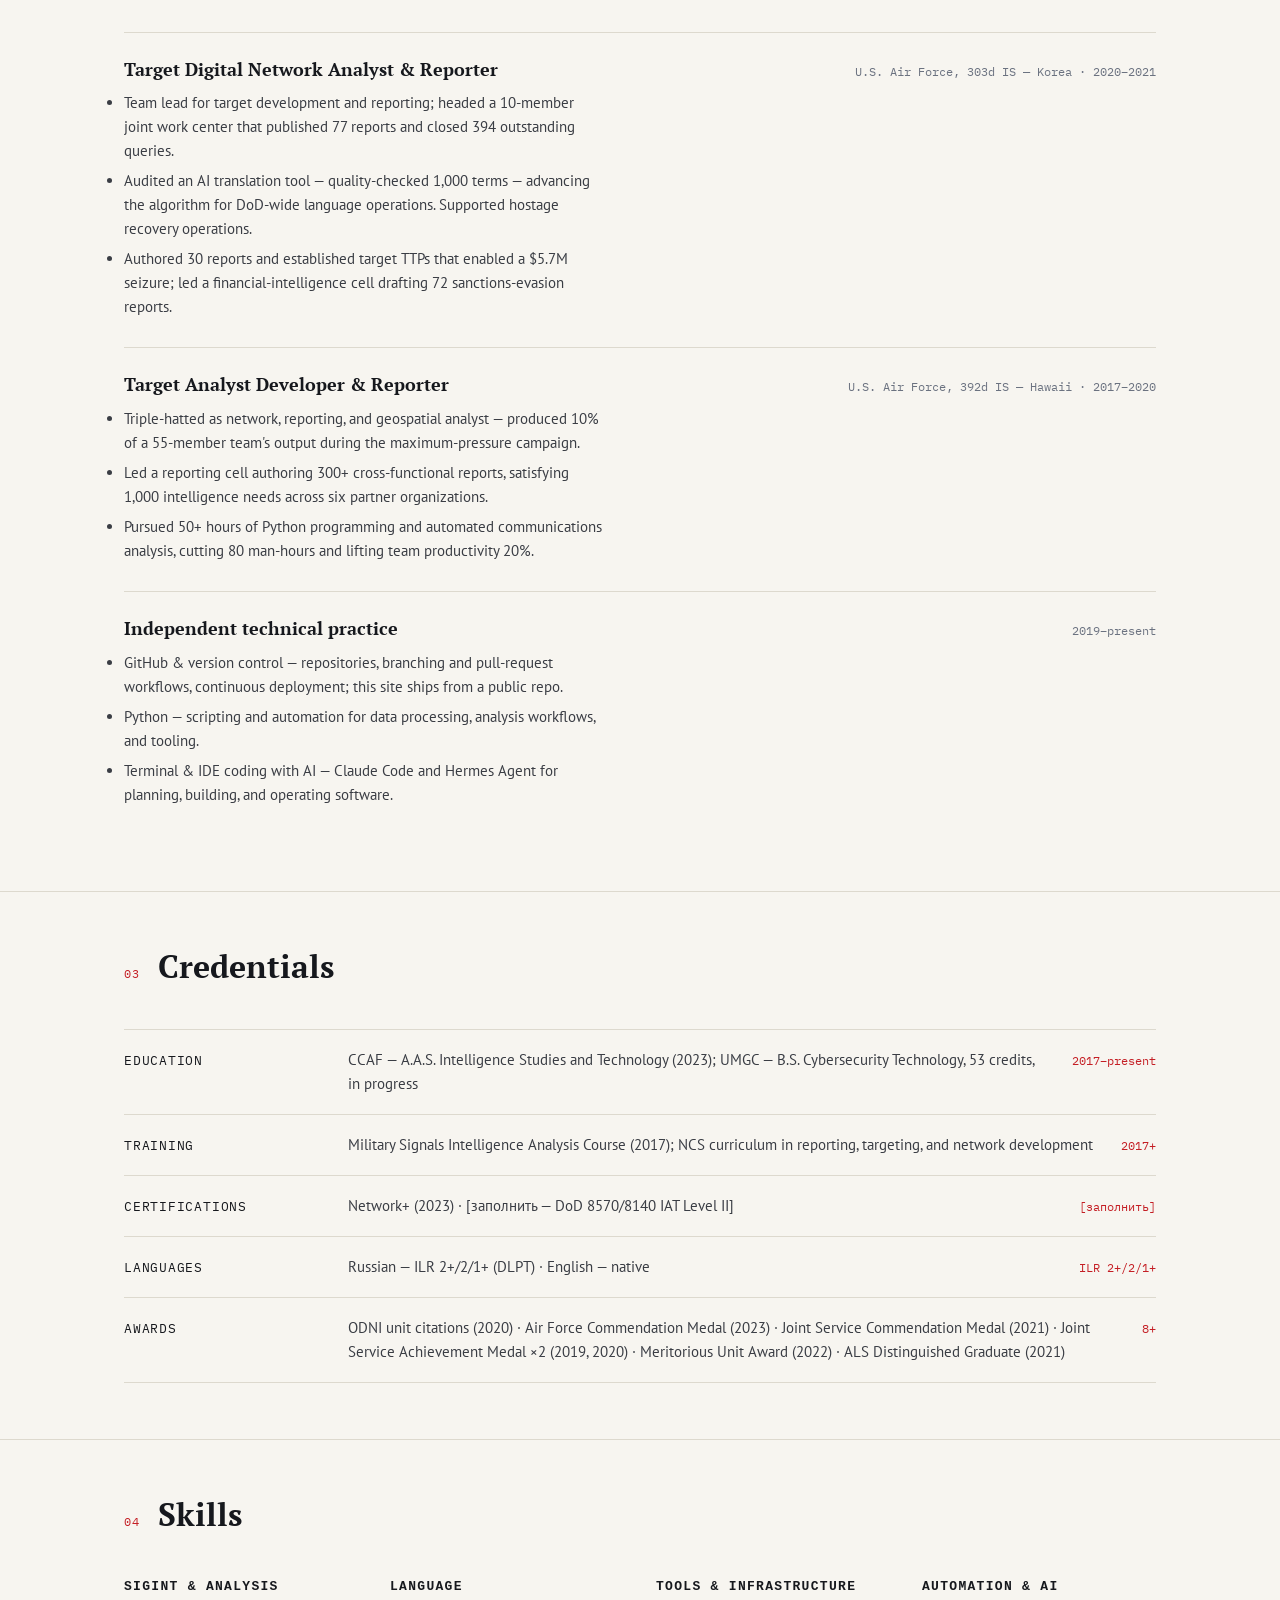
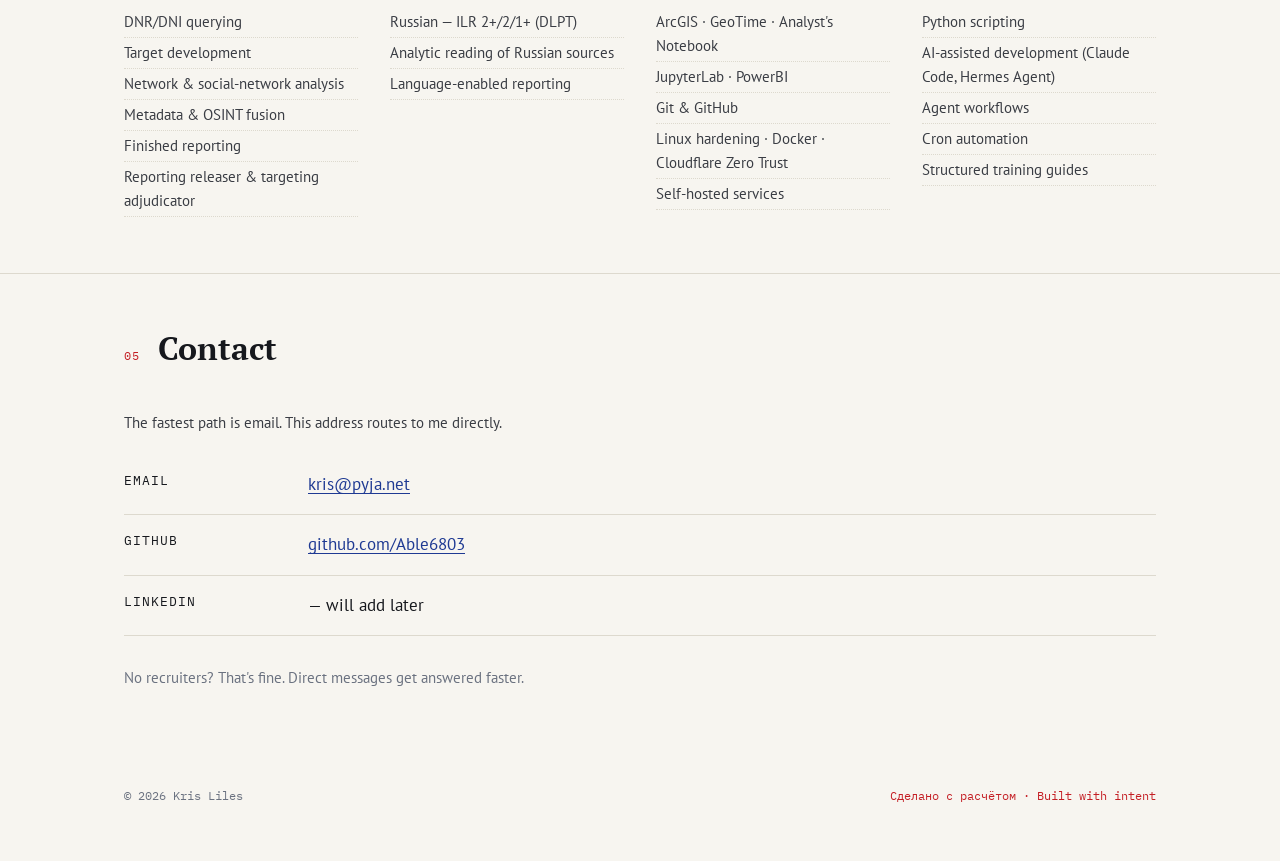
==== commit cd8b2a73: "v5: EPR-sourced quantified bullets — Germany metrics tool/600% output, Korea AI-translation audit/$5" ====
--- a/index.html
+++ b/index.html
@@ -98,6 +98,7 @@
         <ul class="entry-body">
           <li data-i18n="exp.3.b1">Team lead for target development and reporting operations.</li>
           <li data-i18n="exp.3.b2">Supported hostage recovery operations.</li>
+          <li data-i18n="exp.3.b3">Authored 30 reports and established target TTPs that enabled a $5.7M seizure; led a financial-intelligence cell drafting 72 sanctions-evasion reports.</li>
         </ul>
       </div>
 
@@ -109,6 +110,7 @@
         <ul class="entry-body">
           <li data-i18n="exp.4.b1">Target analysis and reporting in support of the U.S. government's maximum-pressure campaign.</li>
           <li data-i18n="exp.4.b2">Cross-functional team support across joint intelligence organizations.</li>
+          <li data-i18n="exp.4.b3">Pursued 50+ hours of Python programming and automated communications analysis, cutting 80 man-hours and lifting team productivity 20%.</li>
         </ul>
       </div>
 
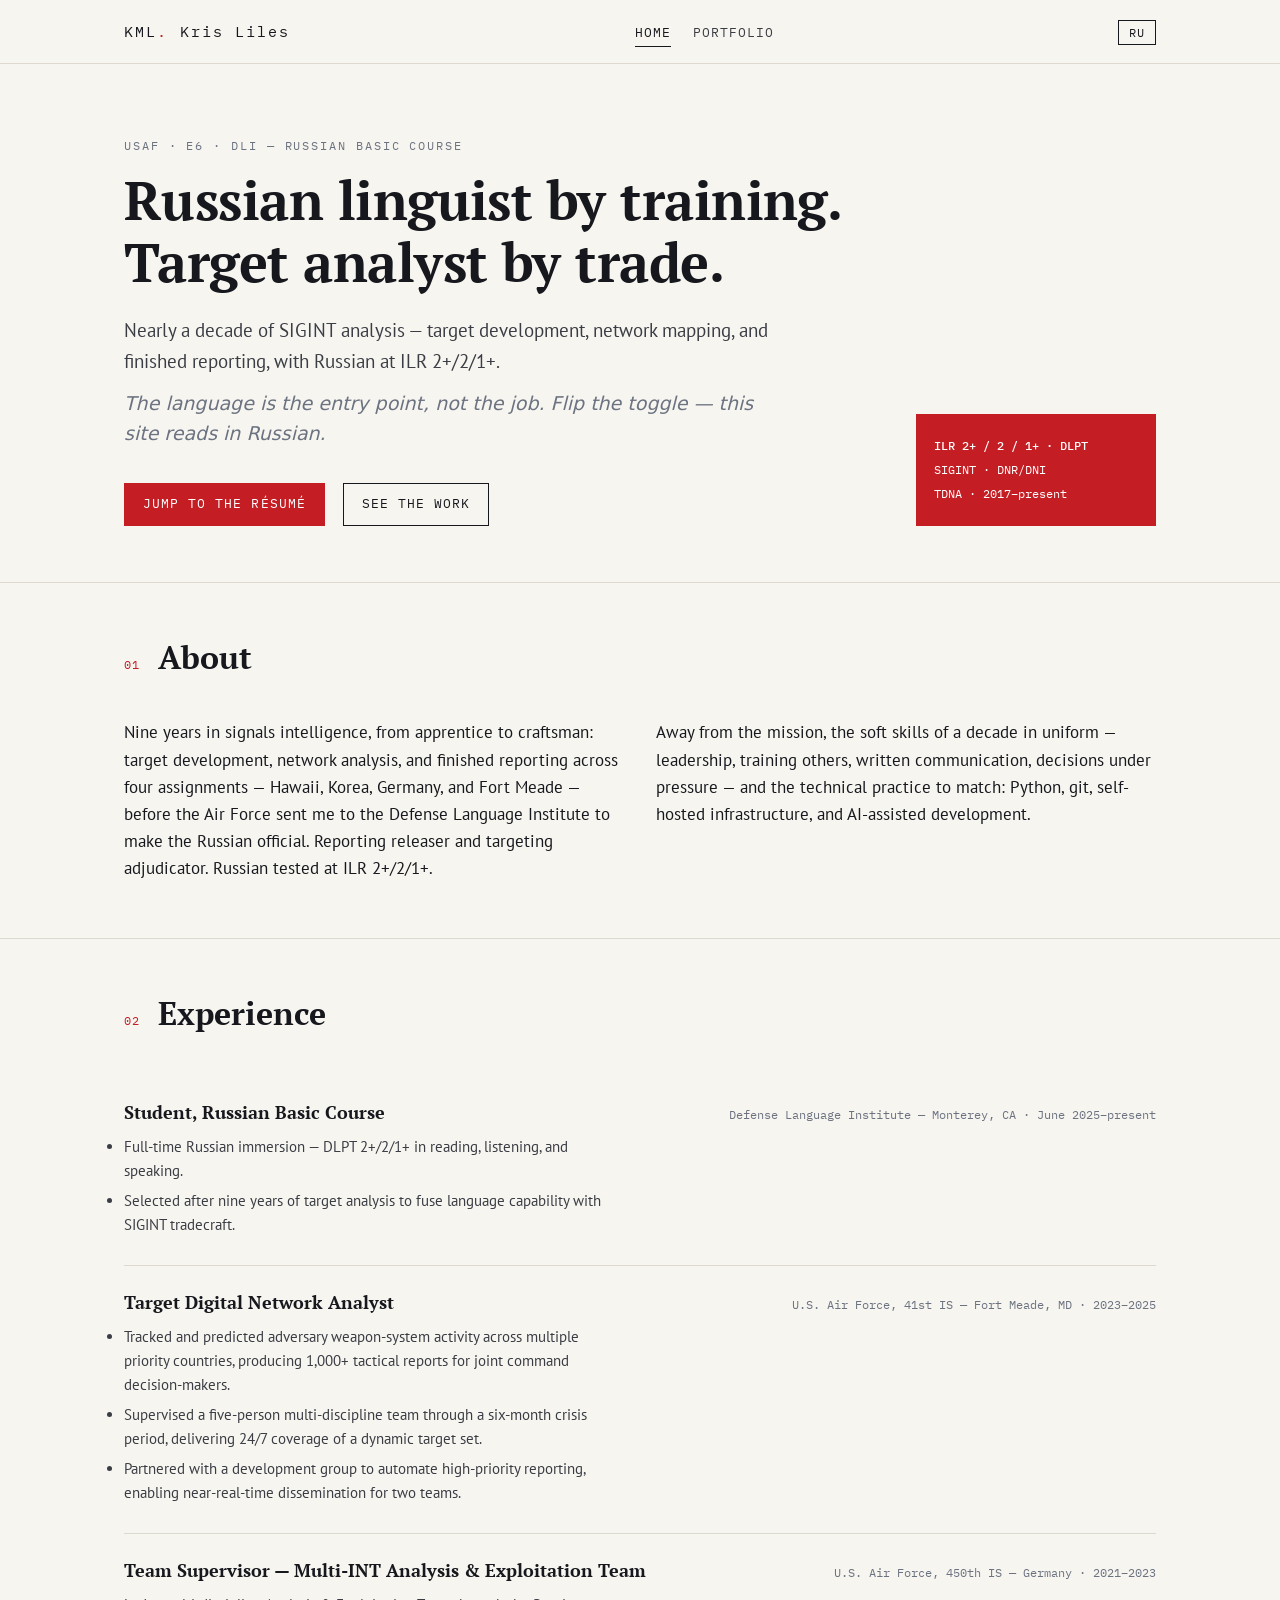
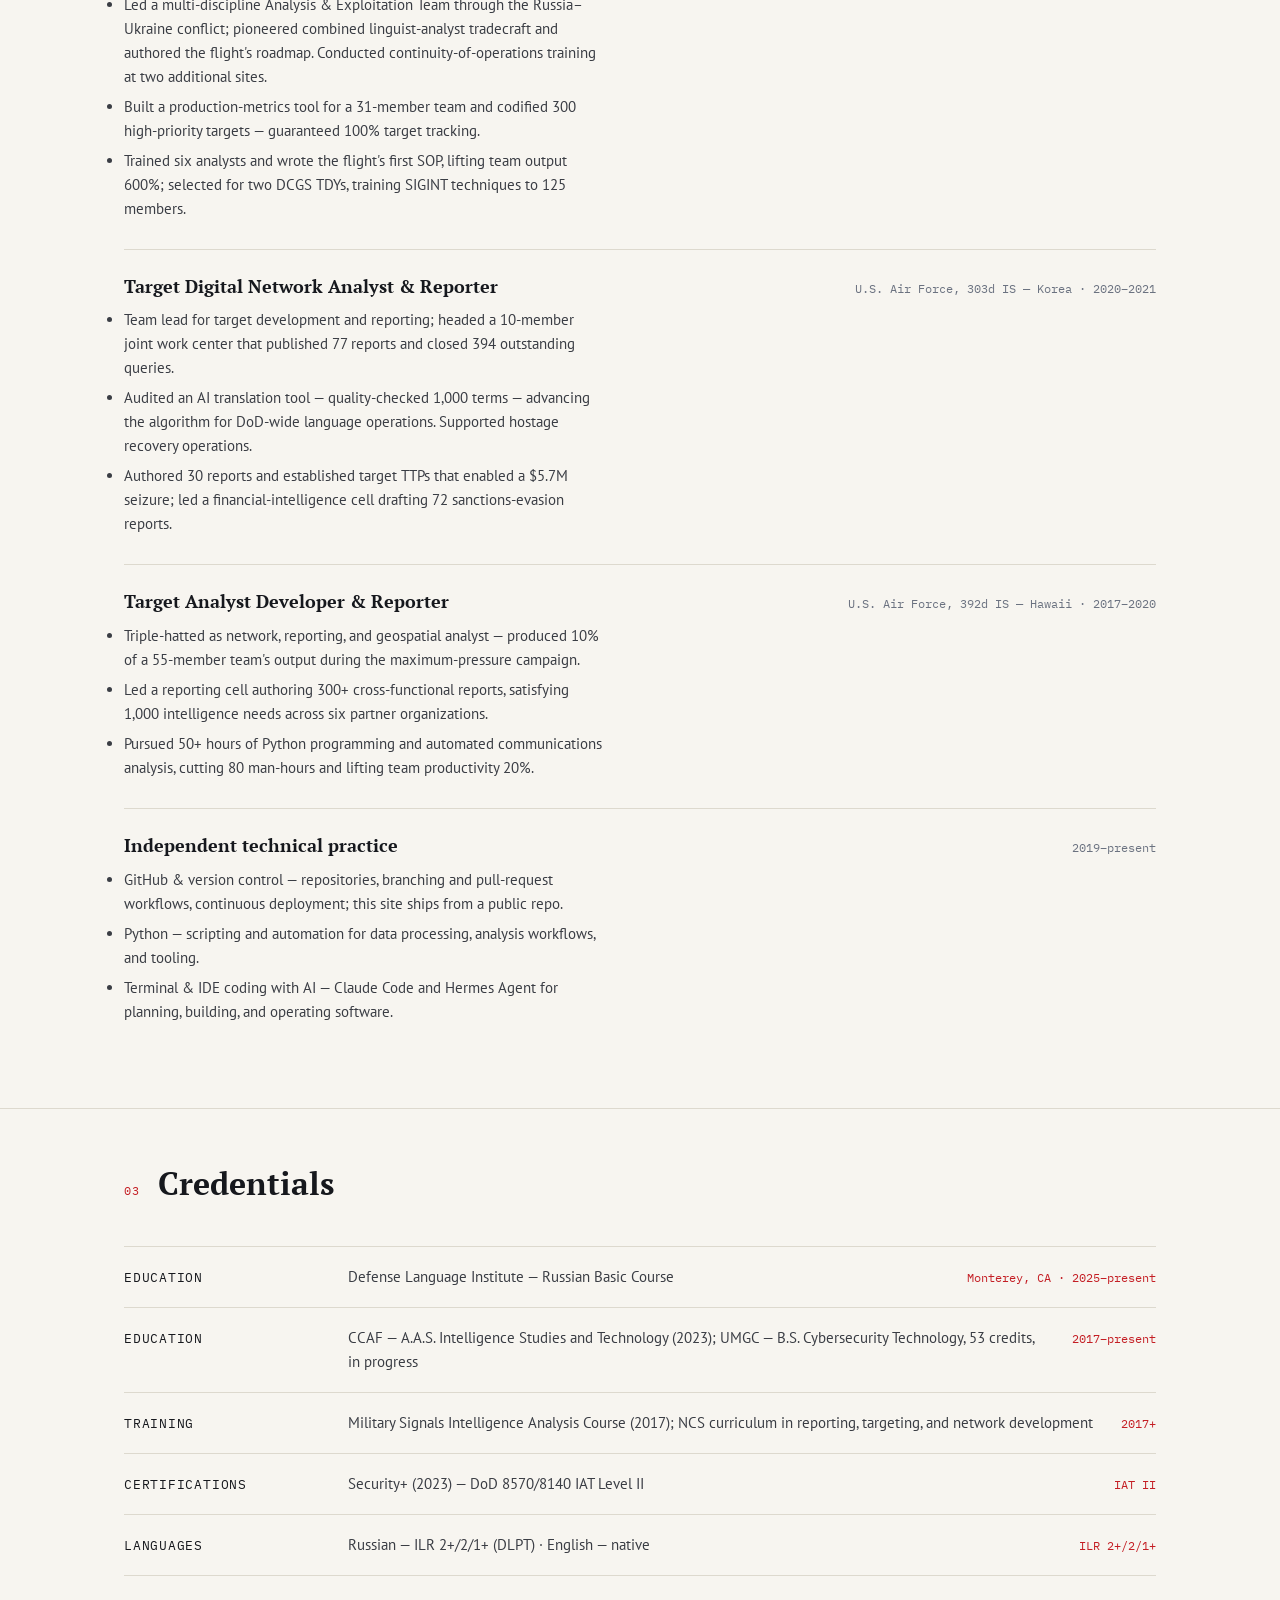
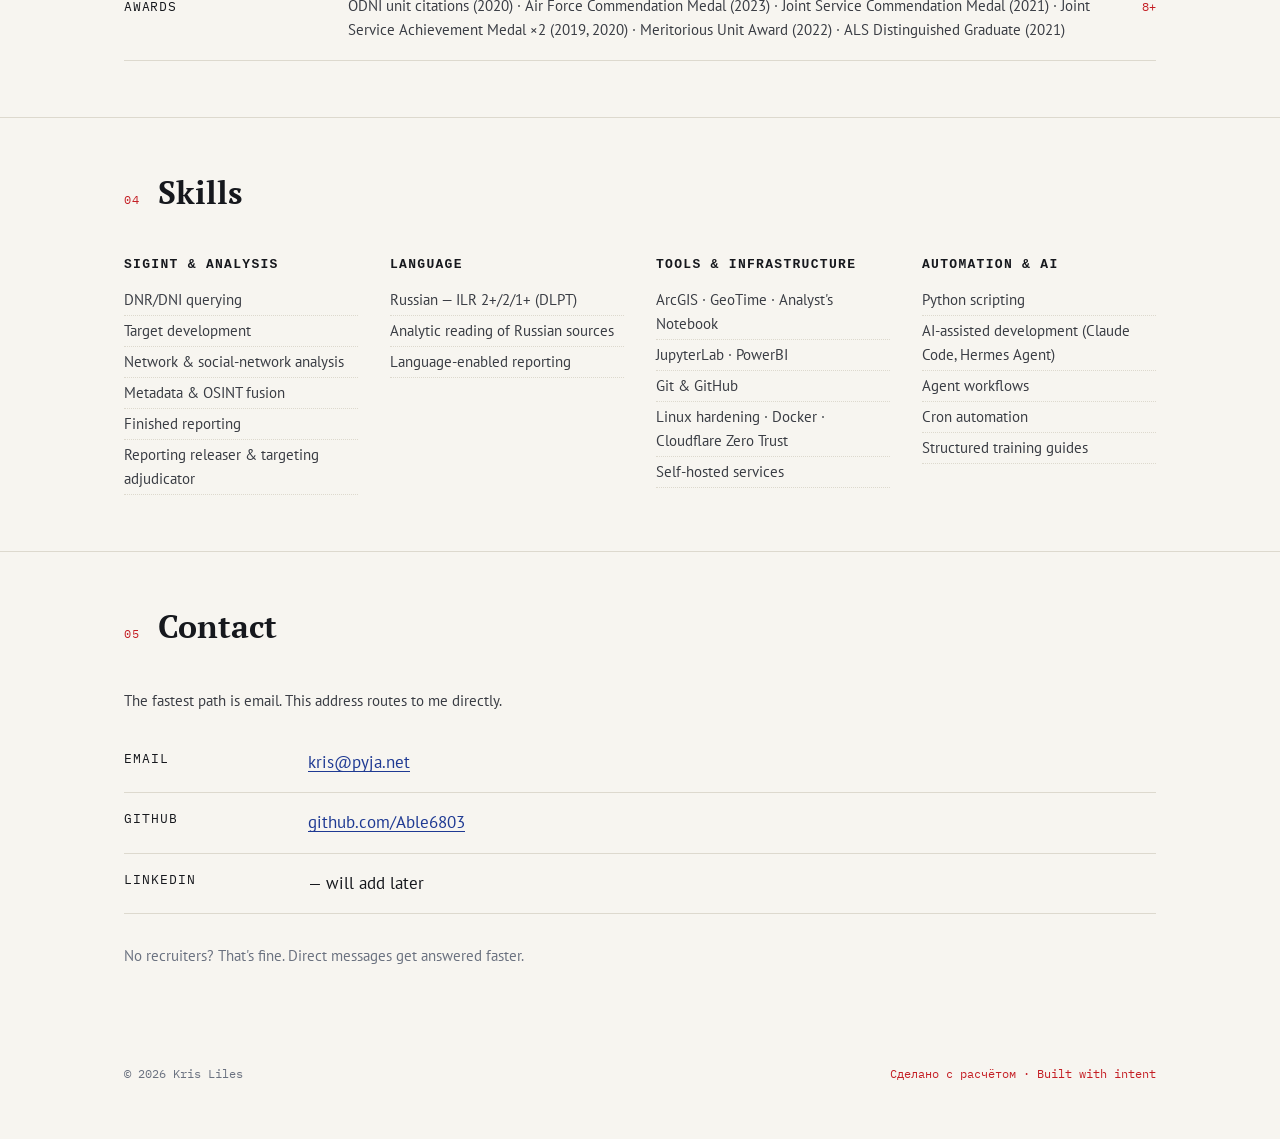
==== commit e0990dc6: "v6: DLI current assignment (Jun 2025–present) as top experience + education row; Meade corrected to " ====
--- a/index.html
+++ b/index.html
@@ -25,7 +25,7 @@
   <section class="hero">
     <div class="wrap hero-grid">
       <div>
-        <p class="eyebrow" data-i18n="hero.eyebrow">USAF · E6 · Target Digital Network Analyst</p>
+        <p class="eyebrow" data-i18n="hero.eyebrow">USAF · E6 · DLI — Russian Basic Course</p>
         <h1 data-i18n="hero.title">Russian linguist by training. Target analyst by trade.</h1>
         <p class="lede" data-i18n="hero.lede">Nearly a decade of SIGINT analysis — target development, network mapping, and finished reporting, with Russian at ILR 2+/2/1+.</p>
         <p class="lede ru-note" data-i18n="hero.lede.ru">The language is the entry point, not the job. Flip the toggle — this site reads in Russian.</p>
@@ -68,61 +68,72 @@
 
       <div class="resume-entry">
         <div class="entry-head">
-          <h4 data-i18n="exp.1.t">Target Digital Network Analyst</h4>
-          <span class="when" data-i18n="exp.1.w">U.S. Air Force, 41st IS — Fort Meade, MD · 2023–present</span>
-        </div>
-        <ul class="entry-body">
-          <li data-i18n="exp.1.b1">Tracked and predicted adversary weapon-system activity across multiple priority countries, producing 1,000+ tactical reports for joint command decision-makers.</li>
-          <li data-i18n="exp.1.b2">Supervised a five-person multi-discipline team through a six-month crisis period, delivering 24/7 coverage of a dynamic target set.</li>
-          <li data-i18n="exp.1.b3">Partnered with a development group to automate high-priority reporting, enabling near-real-time dissemination for two teams.</li>
-        </ul>
-      </div>
-
-      <div class="resume-entry">
-        <div class="entry-head">
-          <h4 data-i18n="exp.2.t">Team Supervisor — Multi-INT Analysis &amp; Exploitation Team</h4>
-          <span class="when" data-i18n="exp.2.w">U.S. Air Force, 450th IS — Germany · 2021–2023</span>
-        </div>
-        <ul class="entry-body">
-          <li data-i18n="exp.2.b1">Led a multi-discipline Analysis &amp; Exploitation Team supporting tactical units through the Russia–Ukraine conflict.</li>
-          <li data-i18n="exp.2.b2">Ran team supervision and shift operations in a multi-INT environment.</li>
-          <li data-i18n="exp.2.b3">Conducted continuity-of-operations training at two additional sites.</li>
-        </ul>
-      </div>
-
-      <div class="resume-entry">
-        <div class="entry-head">
-          <h4 data-i18n="exp.3.t">Target Digital Network Analyst &amp; Reporter</h4>
-          <span class="when" data-i18n="exp.3.w">U.S. Air Force, 303d IS — Korea · 2020–2021</span>
-        </div>
-        <ul class="entry-body">
-          <li data-i18n="exp.3.b1">Team lead for target development and reporting operations.</li>
-          <li data-i18n="exp.3.b2">Supported hostage recovery operations.</li>
-          <li data-i18n="exp.3.b3">Authored 30 reports and established target TTPs that enabled a $5.7M seizure; led a financial-intelligence cell drafting 72 sanctions-evasion reports.</li>
-        </ul>
-      </div>
-
-      <div class="resume-entry">
-        <div class="entry-head">
-          <h4 data-i18n="exp.4.t">Target Analyst Developer &amp; Reporter</h4>
-          <span class="when" data-i18n="exp.4.w">U.S. Air Force, 392d IS — Hawaii · 2017–2020</span>
-        </div>
-        <ul class="entry-body">
-          <li data-i18n="exp.4.b1">Target analysis and reporting in support of the U.S. government's maximum-pressure campaign.</li>
-          <li data-i18n="exp.4.b2">Cross-functional team support across joint intelligence organizations.</li>
-          <li data-i18n="exp.4.b3">Pursued 50+ hours of Python programming and automated communications analysis, cutting 80 man-hours and lifting team productivity 20%.</li>
-        </ul>
-      </div>
-
-      <div class="resume-entry">
-        <div class="entry-head">
-          <h4 data-i18n="exp.5.t">Independent technical practice</h4>
-          <span class="when" data-i18n="exp.5.w">2022–present</span>
-        </div>
-        <ul class="entry-body">
-          <li data-i18n="exp.5.b1">GitHub &amp; version control — repositories, branching and pull-request workflows, continuous deployment; this site ships from a public repo.</li>
-          <li data-i18n="exp.5.b2">Python — scripting and automation for data processing, analysis workflows, and tooling.</li>
-          <li data-i18n="exp.5.b3">Terminal &amp; IDE coding with AI — Claude Code and Hermes Agent for planning, building, and operating software.</li>
+          <h4 data-i18n="exp.1.t">Student, Russian Basic Course</h4>
+          <span class="when" data-i18n="exp.1.w">Defense Language Institute — Monterey, CA · June 2025–present</span>
+        </div>
+        <ul class="entry-body">
+          <li data-i18n="exp.1.b1">Full-time Russian immersion — DLPT 2+/2/1+ in reading, listening, and speaking.</li>
+          <li data-i18n="exp.1.b2">Selected after nine years of target analysis to fuse language capability with SIGINT tradecraft.</li>
+        </ul>
+      </div>
+
+      <div class="resume-entry">
+        <div class="entry-head">
+          <h4 data-i18n="exp.2.t">Target Digital Network Analyst</h4>
+          <span class="when" data-i18n="exp.2.w">U.S. Air Force, 41st IS — Fort Meade, MD · 2023–present</span>
+        </div>
+        <ul class="entry-body">
+          <li data-i18n="exp.2.b1">Tracked and predicted adversary weapon-system activity across multiple priority countries, producing 1,000+ tactical reports for joint command decision-makers.</li>
+          <li data-i18n="exp.2.b2">Supervised a five-person multi-discipline team through a six-month crisis period, delivering 24/7 coverage of a dynamic target set.</li>
+          <li data-i18n="exp.2.b3">Partnered with a development group to automate high-priority reporting, enabling near-real-time dissemination for two teams.</li>
+        </ul>
+      </div>
+
+      <div class="resume-entry">
+        <div class="entry-head">
+          <h4 data-i18n="exp.3.t">Team Supervisor — Multi-INT Analysis &amp; Exploitation Team</h4>
+          <span class="when" data-i18n="exp.3.w">U.S. Air Force, 450th IS — Germany · 2021–2023</span>
+        </div>
+        <ul class="entry-body">
+          <li data-i18n="exp.3.b1">Led a multi-discipline Analysis &amp; Exploitation Team supporting tactical units through the Russia–Ukraine conflict.</li>
+          <li data-i18n="exp.3.b2">Ran team supervision and shift operations in a multi-INT environment.</li>
+          <li data-i18n="exp.3.b3">Conducted continuity-of-operations training at two additional sites.</li>
+        </ul>
+      </div>
+
+      <div class="resume-entry">
+        <div class="entry-head">
+          <h4 data-i18n="exp.4.t">Target Digital Network Analyst &amp; Reporter</h4>
+          <span class="when" data-i18n="exp.4.w">U.S. Air Force, 303d IS — Korea · 2020–2021</span>
+        </div>
+        <ul class="entry-body">
+          <li data-i18n="exp.4.b1">Team lead for target development and reporting operations.</li>
+          <li data-i18n="exp.4.b2">Supported hostage recovery operations.</li>
+          <li data-i18n="exp.4.b3">Authored 30 reports and established target TTPs that enabled a $5.7M seizure; led a financial-intelligence cell drafting 72 sanctions-evasion reports.</li>
+        </ul>
+      </div>
+
+      <div class="resume-entry">
+        <div class="entry-head">
+          <h4 data-i18n="exp.5.t">Target Analyst Developer &amp; Reporter</h4>
+          <span class="when" data-i18n="exp.5.w">U.S. Air Force, 392d IS — Hawaii · 2017–2020</span>
+        </div>
+        <ul class="entry-body">
+          <li data-i18n="exp.5.b1">Target analysis and reporting in support of the U.S. government's maximum-pressure campaign.</li>
+          <li data-i18n="exp.5.b2">Cross-functional team support across joint intelligence organizations.</li>
+          <li data-i18n="exp.5.b3">Pursued 50+ hours of Python programming and automated communications analysis, cutting 80 man-hours and lifting team productivity 20%.</li>
+        </ul>
+      </div>
+
+      <div class="resume-entry">
+        <div class="entry-head">
+          <h4 data-i18n="exp.6.t">Independent technical practice</h4>
+          <span class="when" data-i18n="exp.6.w">2022–present</span>
+        </div>
+        <ul class="entry-body">
+          <li data-i18n="exp.6.b1">GitHub &amp; version control — repositories, branching and pull-request workflows, continuous deployment; this site ships from a public repo.</li>
+          <li data-i18n="exp.6.b2">Python — scripting and automation for data processing, analysis workflows, and tooling.</li>
+          <li data-i18n="exp.6.b3">Terminal &amp; IDE coding with AI — Claude Code and Hermes Agent for planning, building, and operating software.</li>
         </ul>
       </div>
     </div>
@@ -137,8 +148,13 @@
       <div class="instruments">
         <div class="instrument">
           <div class="k" data-i18n="cred.edu1.k">Education</div>
-          <div class="v" data-i18n="cred.edu1.v">CCAF — A.A.S. Intelligence Studies and Technology (2023); UMGC — B.S. Cybersecurity Technology, 53 credits, in progress</div>
-          <div class="m" data-i18n="cred.edu1.m">2017–present</div>
+          <div class="v" data-i18n="cred.edu1.v">Defense Language Institute — Russian Basic Course</div>
+          <div class="m" data-i18n="cred.edu1.m">Monterey, CA · 2025–present</div>
+        </div>
+        <div class="instrument">
+          <div class="k" data-i18n="cred.edu2.k">Education</div>
+          <div class="v" data-i18n="cred.edu2.v">CCAF — A.A.S. Intelligence Studies and Technology (2023); UMGC — B.S. Cybersecurity Technology, 53 credits, in progress</div>
+          <div class="m" data-i18n="cred.edu2.m">2017–present</div>
         </div>
         <div class="instrument">
           <div class="k" data-i18n="cred.train.k">Training</div>
@@ -147,8 +163,8 @@
         </div>
         <div class="instrument">
           <div class="k" data-i18n="cred.cert.k">Certifications</div>
-          <div class="v" data-i18n="cred.cert.v">Network+ (2023) · [заполнить — DoD 8570/8140 IAT Level II]</div>
-          <div class="m" data-i18n="cred.cert.m">[заполнить]</div>
+          <div class="v" data-i18n="cred.cert.v">Security+ (2023) — DoD 8570/8140 IAT Level II</div>
+          <div class="m" data-i18n="cred.cert.m">IAT II</div>
         </div>
         <div class="instrument">
           <div class="k" data-i18n="cred.lang.k">Languages</div>
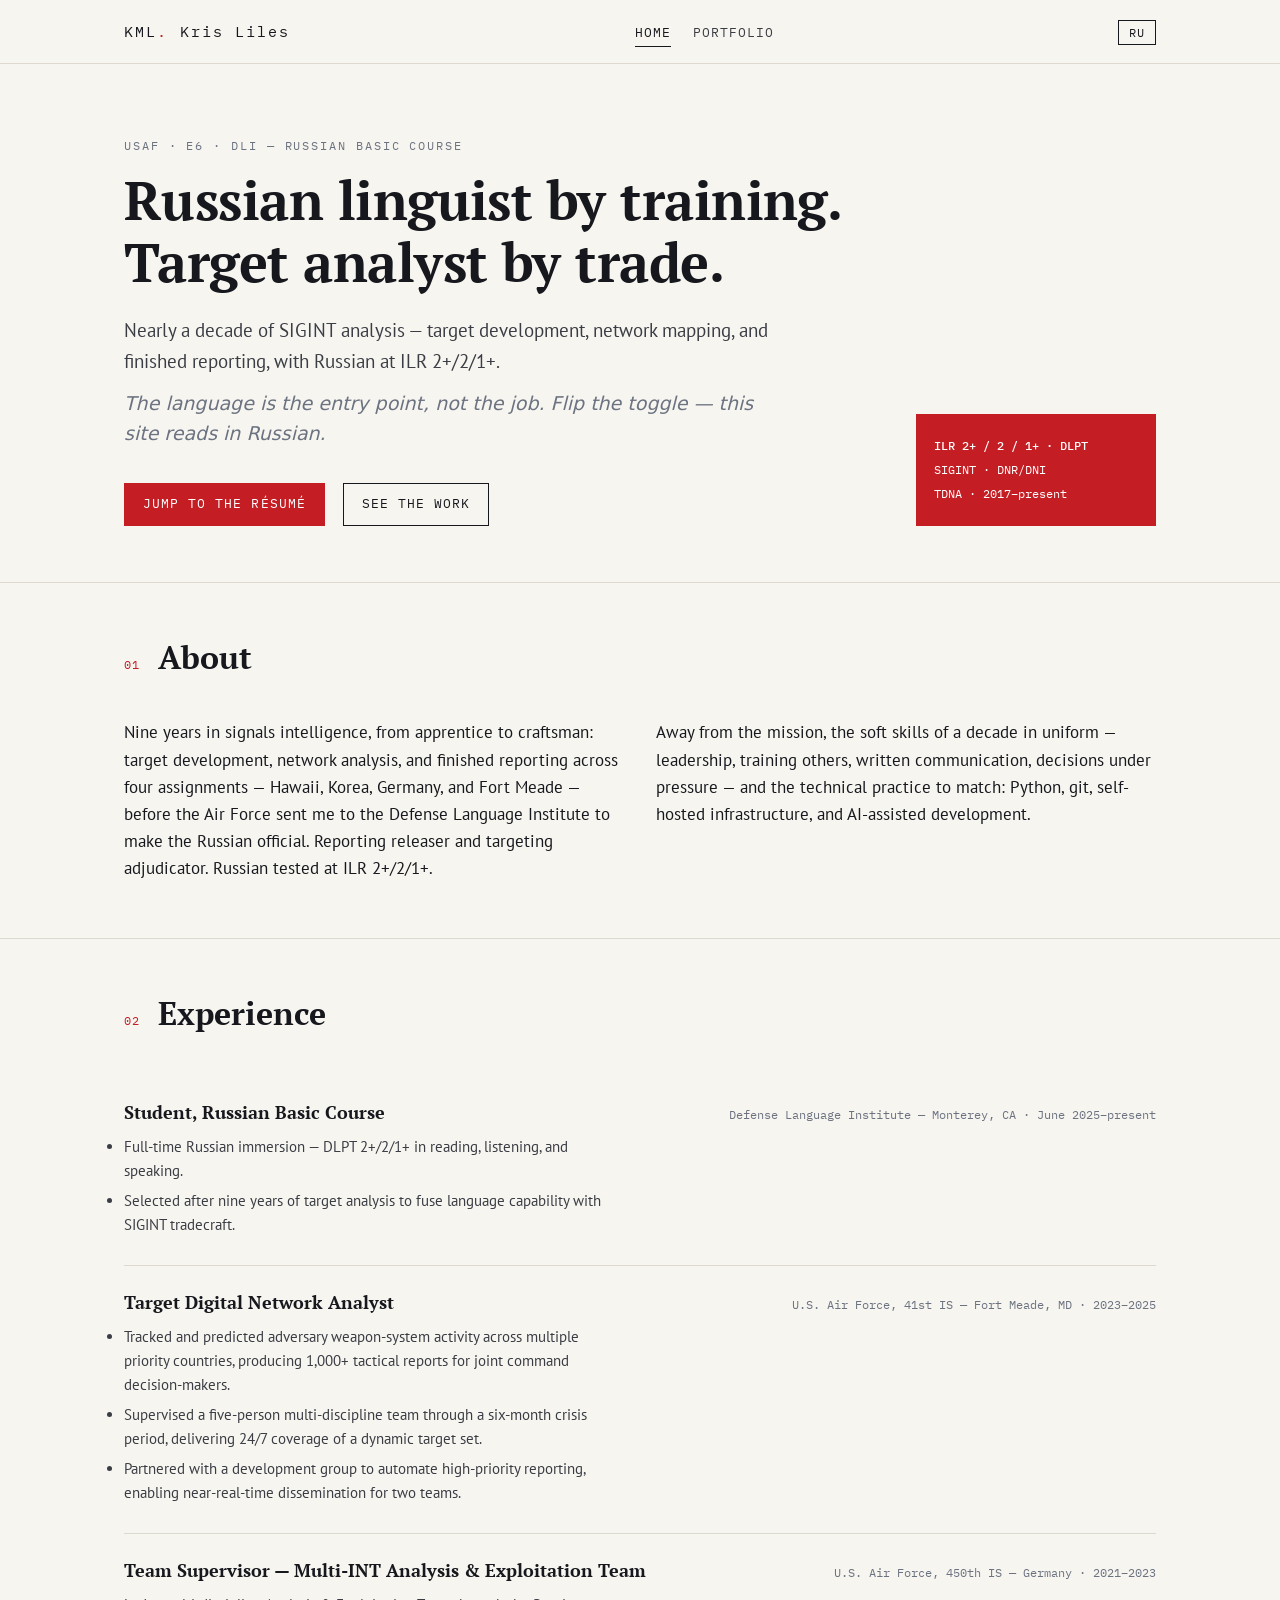
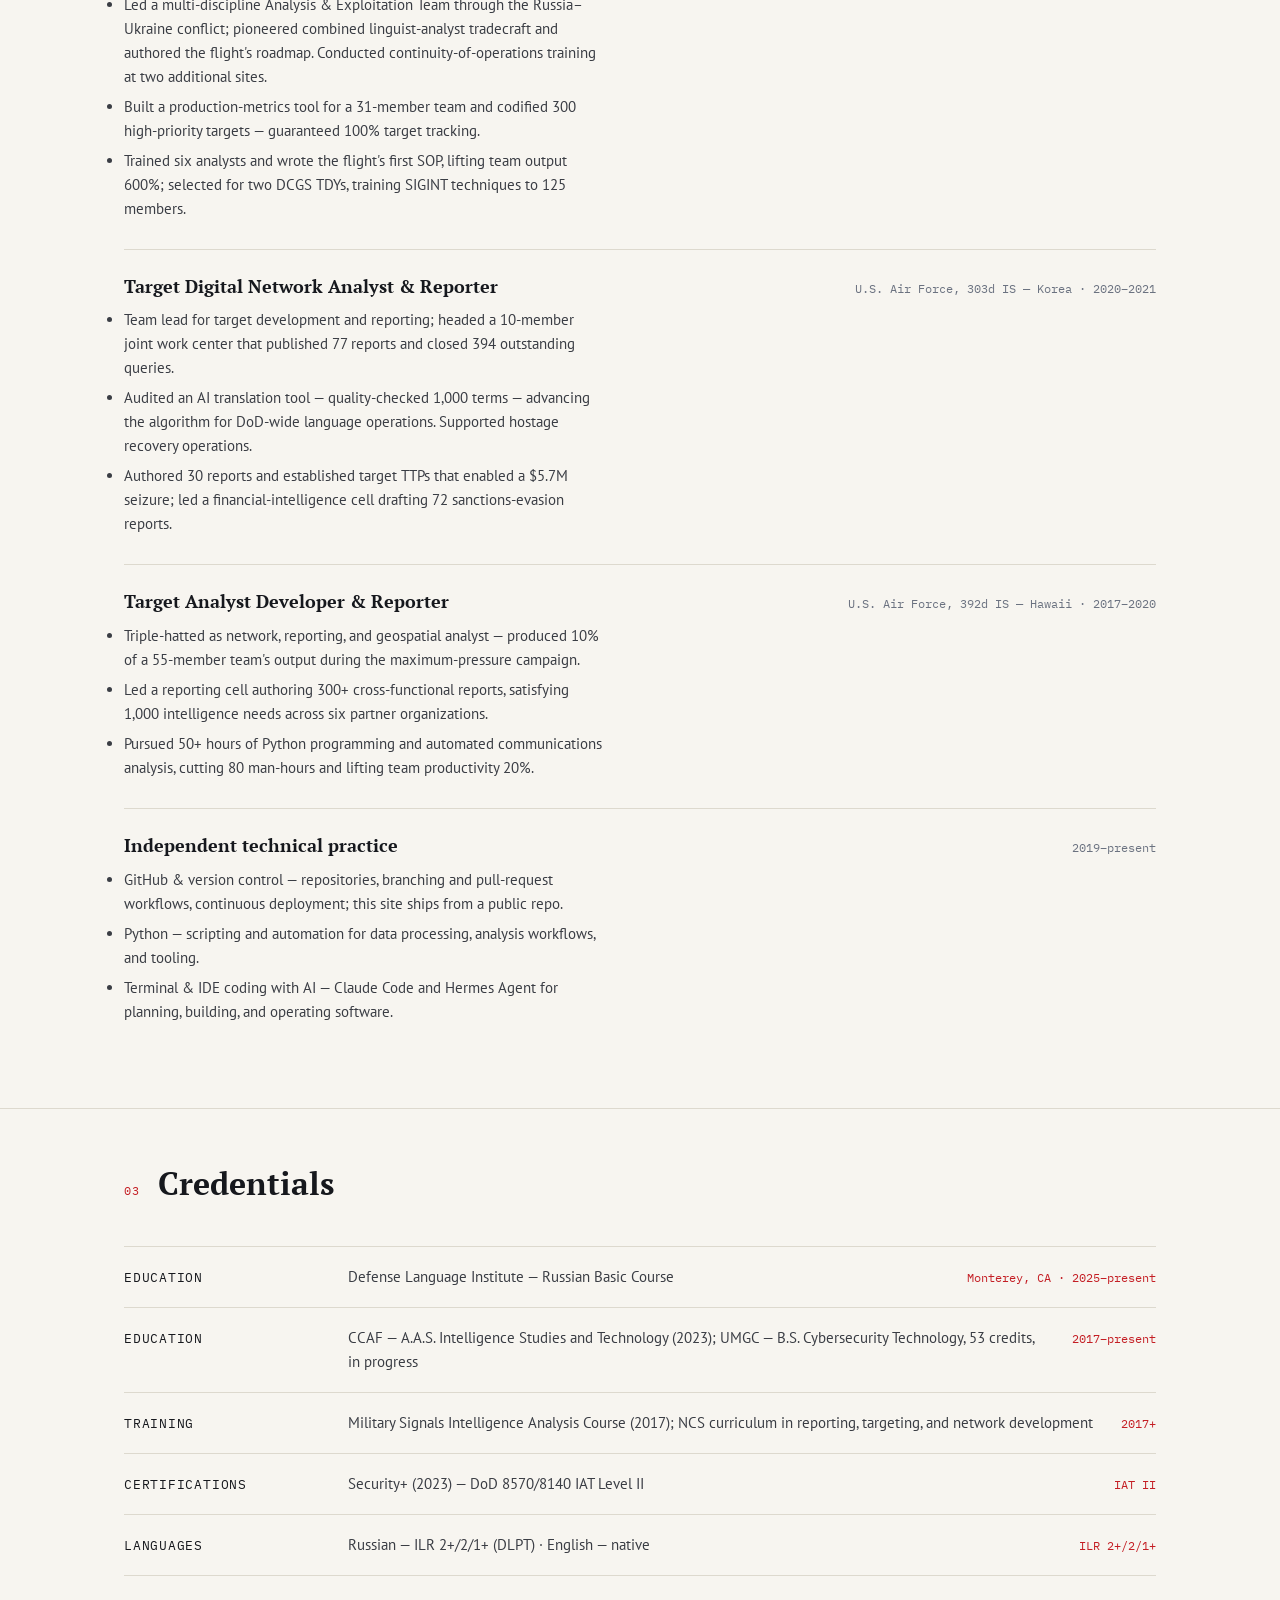
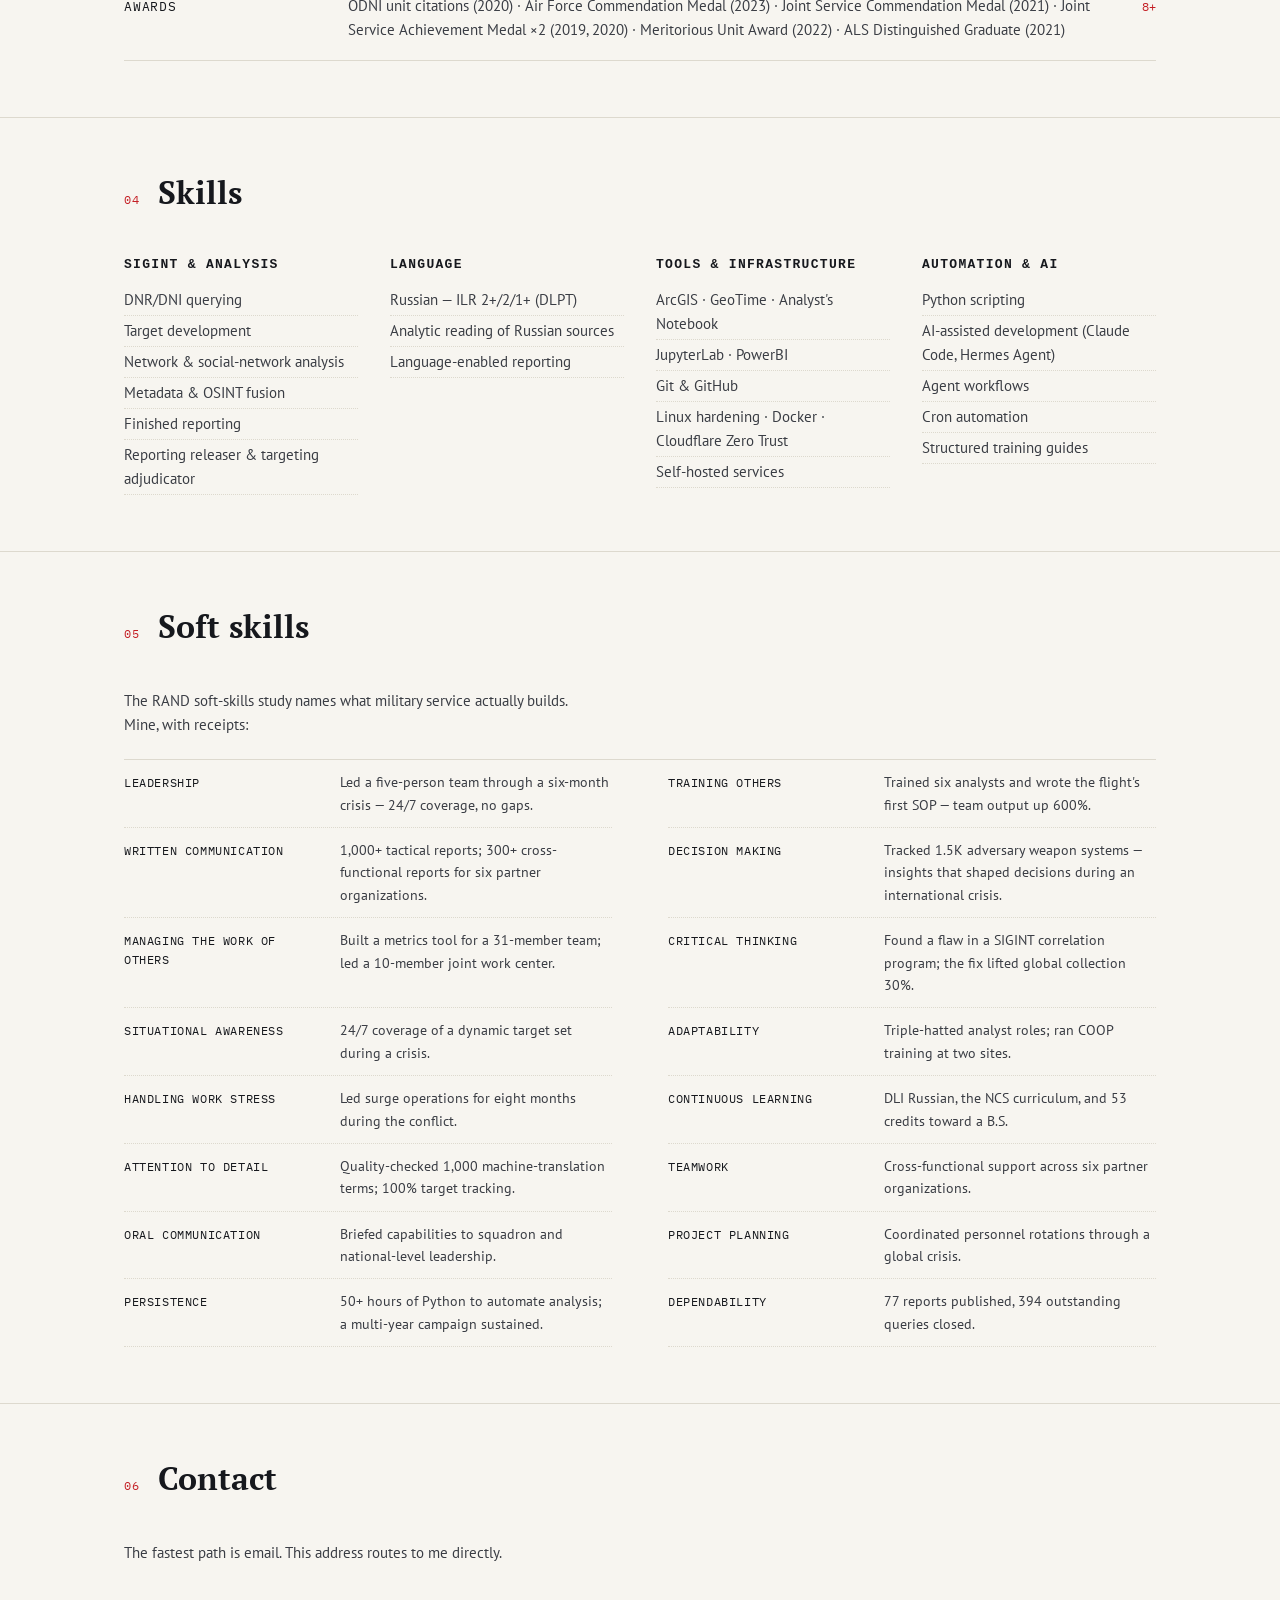
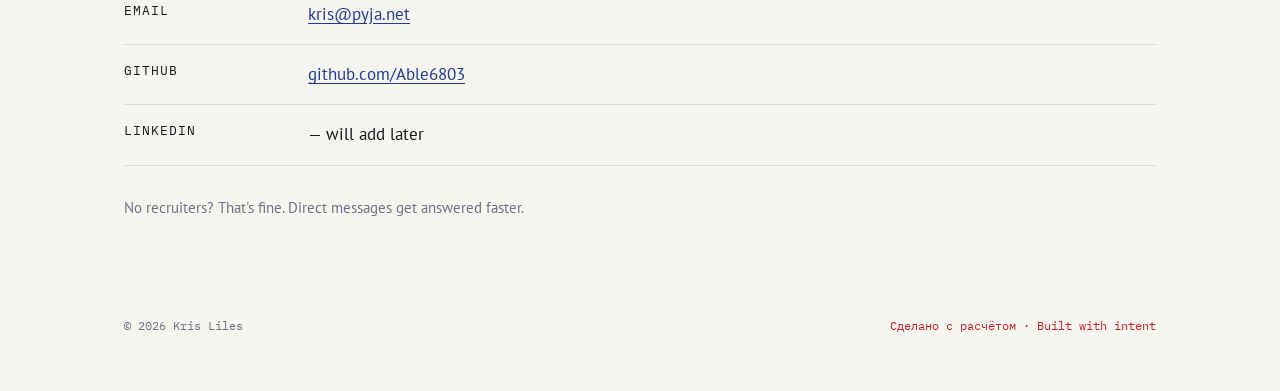
==== commit 7f43f23c: "v7: full RAND soft-skills section — 16 competencies with EPR-evidenced receipts, bilingual glossary " ====
--- a/index.html
+++ b/index.html
@@ -230,10 +230,86 @@
     </div>
   </section>
 
+  <section class="section">
+    <div class="wrap">
+      <div class="section-head">
+        <span class="sec-num" data-i18n="sec.soft.num">05</span>
+        <h2 data-i18n="sec.soft">Soft skills</h2>
+      </div>
+      <p class="entry-body" style="margin-bottom: 22px; color: var(--ink-soft);" data-i18n="soft.lead">The RAND soft-skills study names what military service actually builds. Mine, with receipts:</p>
+      <div class="soft-grid">
+        <div class="soft-row">
+          <div class="sk" data-i18n="soft.1.k">Leadership</div>
+          <div class="ev" data-i18n="soft.1.v">Led a five-person team through a six-month crisis — 24/7 coverage, no gaps.</div>
+        </div>
+        <div class="soft-row">
+          <div class="sk" data-i18n="soft.2.k">Training others</div>
+          <div class="ev" data-i18n="soft.2.v">Trained six analysts and wrote the flight's first SOP — team output up 600%.</div>
+        </div>
+        <div class="soft-row">
+          <div class="sk" data-i18n="soft.3.k">Written communication</div>
+          <div class="ev" data-i18n="soft.3.v">1,000+ tactical reports; 300+ cross-functional reports for six partner organizations.</div>
+        </div>
+        <div class="soft-row">
+          <div class="sk" data-i18n="soft.4.k">Decision making</div>
+          <div class="ev" data-i18n="soft.4.v">Tracked 1.5K adversary weapon systems — insights that shaped decisions during an international crisis.</div>
+        </div>
+        <div class="soft-row">
+          <div class="sk" data-i18n="soft.5.k">Managing the work of others</div>
+          <div class="ev" data-i18n="soft.5.v">Built a metrics tool for a 31-member team; led a 10-member joint work center.</div>
+        </div>
+        <div class="soft-row">
+          <div class="sk" data-i18n="soft.6.k">Critical thinking</div>
+          <div class="ev" data-i18n="soft.6.v">Found a flaw in a SIGINT correlation program; the fix lifted global collection 30%.</div>
+        </div>
+        <div class="soft-row">
+          <div class="sk" data-i18n="soft.7.k">Situational awareness</div>
+          <div class="ev" data-i18n="soft.7.v">24/7 coverage of a dynamic target set during a crisis.</div>
+        </div>
+        <div class="soft-row">
+          <div class="sk" data-i18n="soft.8.k">Adaptability</div>
+          <div class="ev" data-i18n="soft.8.v">Triple-hatted analyst roles; ran COOP training at two sites.</div>
+        </div>
+        <div class="soft-row">
+          <div class="sk" data-i18n="soft.9.k">Handling work stress</div>
+          <div class="ev" data-i18n="soft.9.v">Led surge operations for eight months during the conflict.</div>
+        </div>
+        <div class="soft-row">
+          <div class="sk" data-i18n="soft.10.k">Continuous learning</div>
+          <div class="ev" data-i18n="soft.10.v">DLI Russian, the NCS curriculum, and 53 credits toward a B.S.</div>
+        </div>
+        <div class="soft-row">
+          <div class="sk" data-i18n="soft.11.k">Attention to detail</div>
+          <div class="ev" data-i18n="soft.11.v">Quality-checked 1,000 machine-translation terms; 100% target tracking.</div>
+        </div>
+        <div class="soft-row">
+          <div class="sk" data-i18n="soft.12.k">Teamwork</div>
+          <div class="ev" data-i18n="soft.12.v">Cross-functional support across six partner organizations.</div>
+        </div>
+        <div class="soft-row">
+          <div class="sk" data-i18n="soft.13.k">Oral communication</div>
+          <div class="ev" data-i18n="soft.13.v">Briefed capabilities to squadron and national-level leadership.</div>
+        </div>
+        <div class="soft-row">
+          <div class="sk" data-i18n="soft.14.k">Project planning</div>
+          <div class="ev" data-i18n="soft.14.v">Coordinated personnel rotations through a global crisis.</div>
+        </div>
+        <div class="soft-row">
+          <div class="sk" data-i18n="soft.15.k">Persistence</div>
+          <div class="ev" data-i18n="soft.15.v">50+ hours of Python to automate analysis; a multi-year campaign sustained.</div>
+        </div>
+        <div class="soft-row">
+          <div class="sk" data-i18n="soft.16.k">Dependability</div>
+          <div class="ev" data-i18n="soft.16.v">77 reports published, 394 outstanding queries closed.</div>
+        </div>
+      </div>
+    </div>
+  </section>
+
   <section class="section" id="contact" style="border-bottom: none;">
     <div class="wrap">
       <div class="section-head">
-        <span class="sec-num" data-i18n="sec.contact.num">05</span>
+        <span class="sec-num" data-i18n="sec.contact.num">06</span>
         <h2 data-i18n="sec.contact">Contact</h2>
       </div>
       <p class="entry-body" style="margin-bottom: 20px; color: var(--ink-soft);" data-i18n="contact.lead">The fastest path is email. This address routes to me directly.</p>
--- a/assets/style.css
+++ b/assets/style.css
@@ -255,6 +255,30 @@
 }
 .site-foot .foot-ru { color: var(--red); }
 
+/* soft skills glossary */
+.soft-grid {
+  display: grid;
+  grid-template-columns: repeat(2, 1fr);
+  column-gap: 56px;
+  border-top: 1px solid var(--hairline);
+}
+.soft-row {
+  display: grid;
+  grid-template-columns: 200px 1fr;
+  gap: 16px;
+  padding: 11px 0;
+  border-bottom: 1px dotted var(--hairline);
+  align-items: baseline;
+}
+.soft-row .sk {
+  font-family: var(--mono);
+  font-size: 12px;
+  letter-spacing: 0.05em;
+  text-transform: uppercase;
+  color: var(--ink);
+}
+.soft-row .ev { font-size: 14px; color: var(--ink-soft); }
+
 /* ————— responsive ————— */
 @media (max-width: 760px) {
   .hero-grid { grid-template-columns: 1fr; gap: 28px; }
@@ -262,6 +286,8 @@
   .instrument .m { text-align: left; }
   .dossier-item { grid-template-columns: 1fr; gap: 8px; }
   .contact-row { grid-template-columns: 1fr; gap: 4px; }
+  .soft-grid { grid-template-columns: 1fr; }
+  .soft-row { grid-template-columns: 1fr; gap: 2px; }
   .section { padding: 44px 0; }
   .hero { padding: 52px 0 44px; }
 }
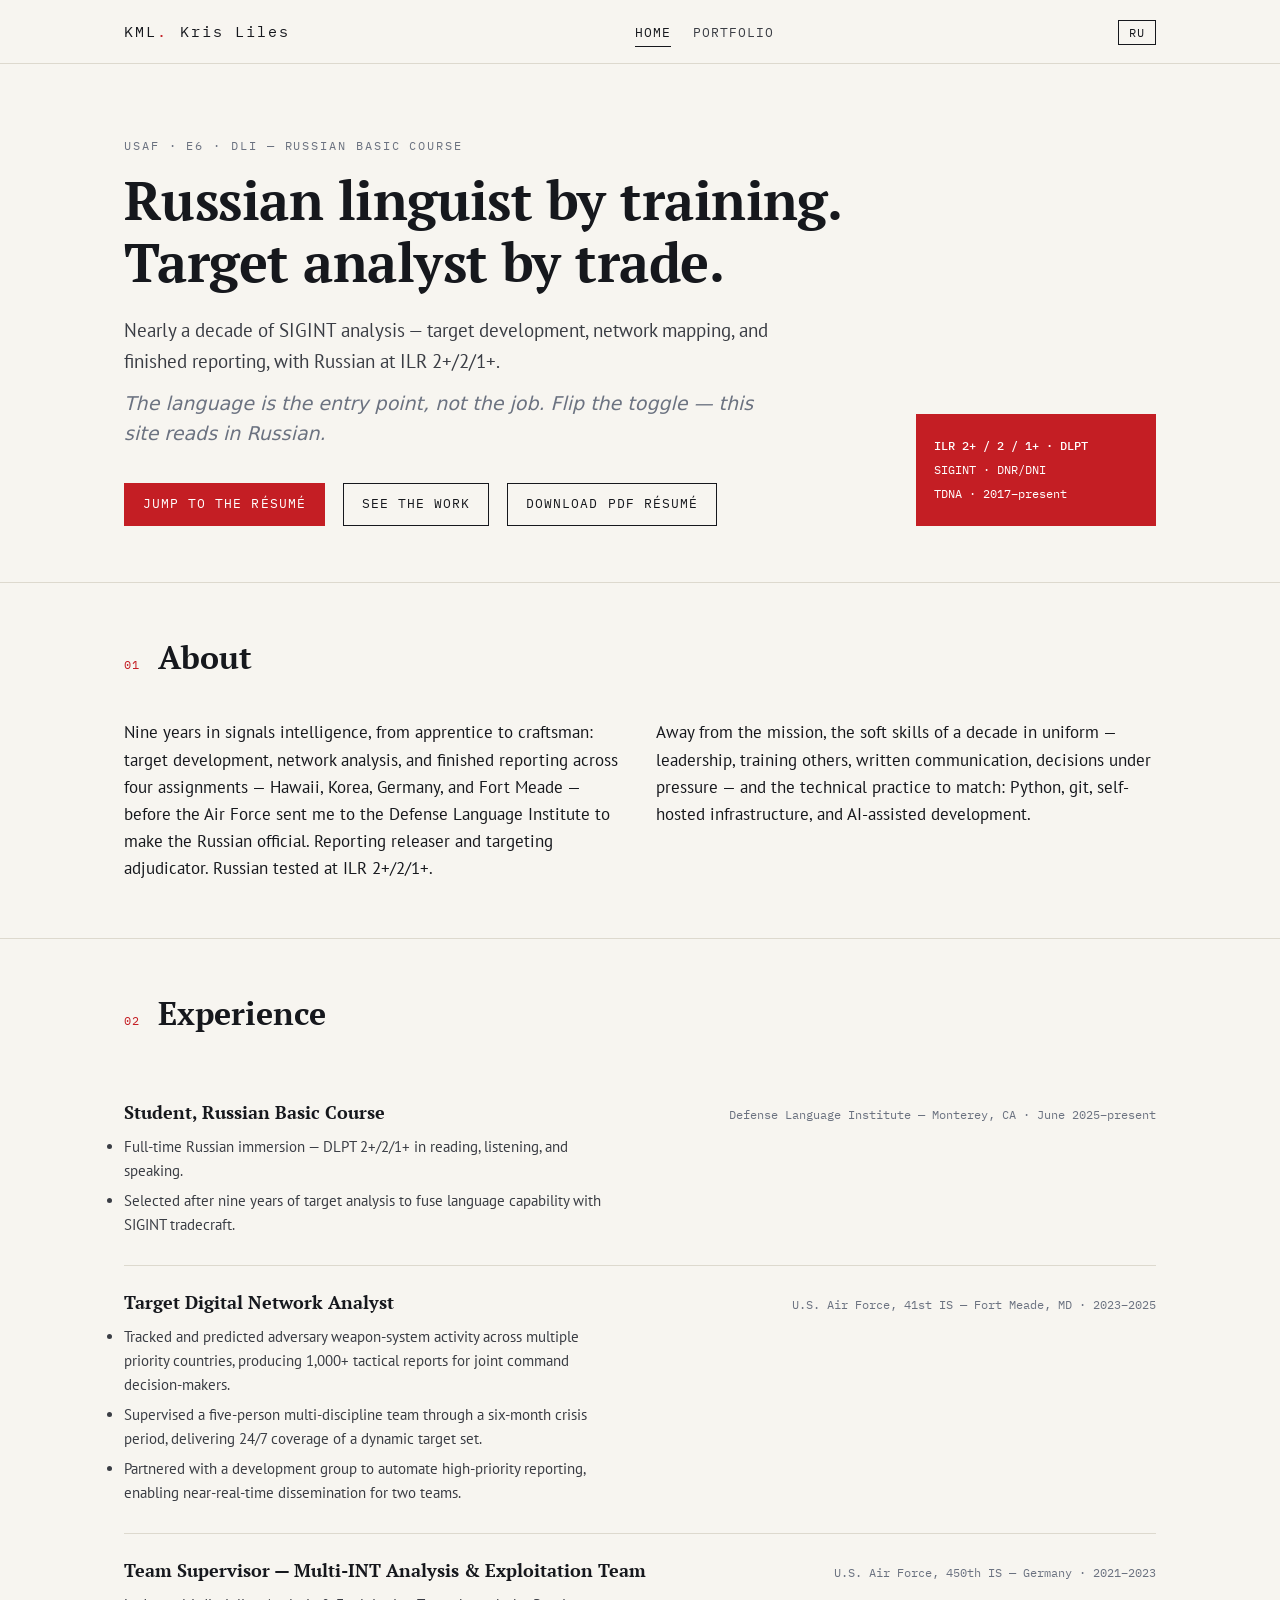
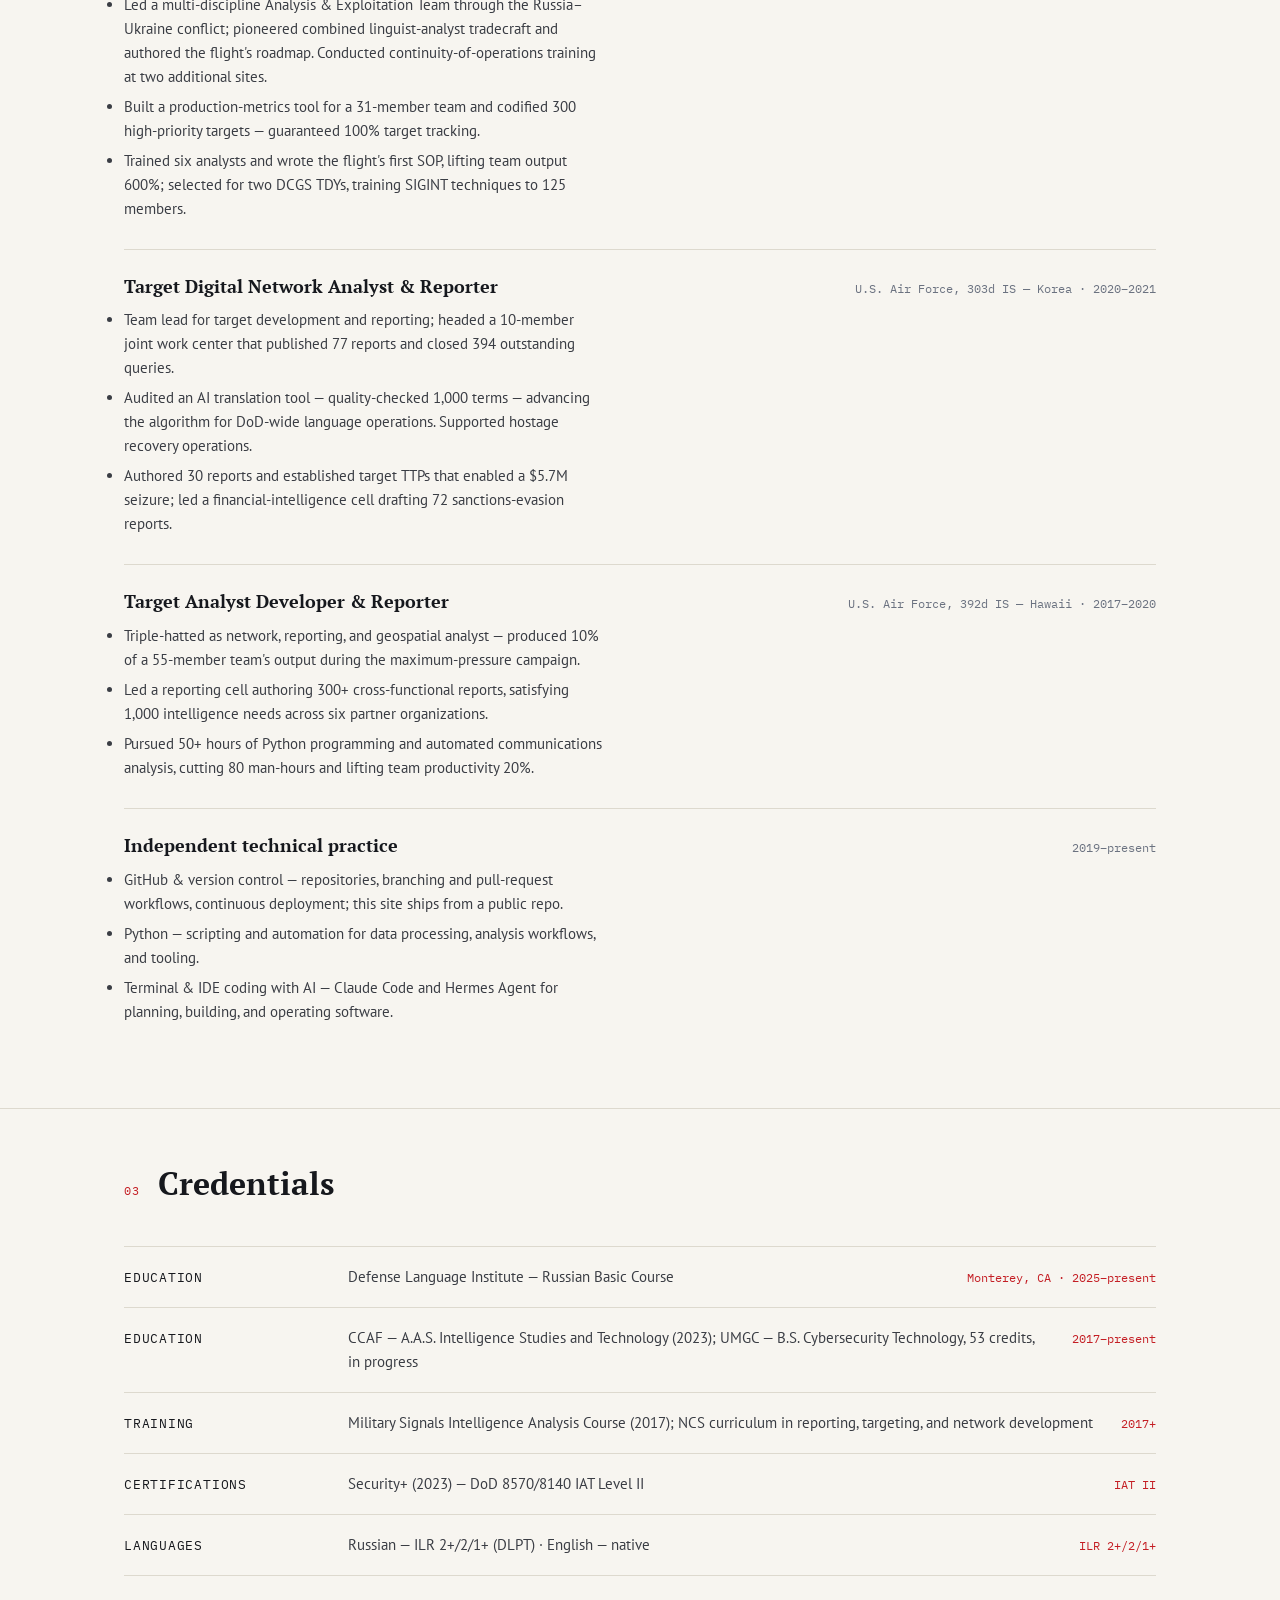
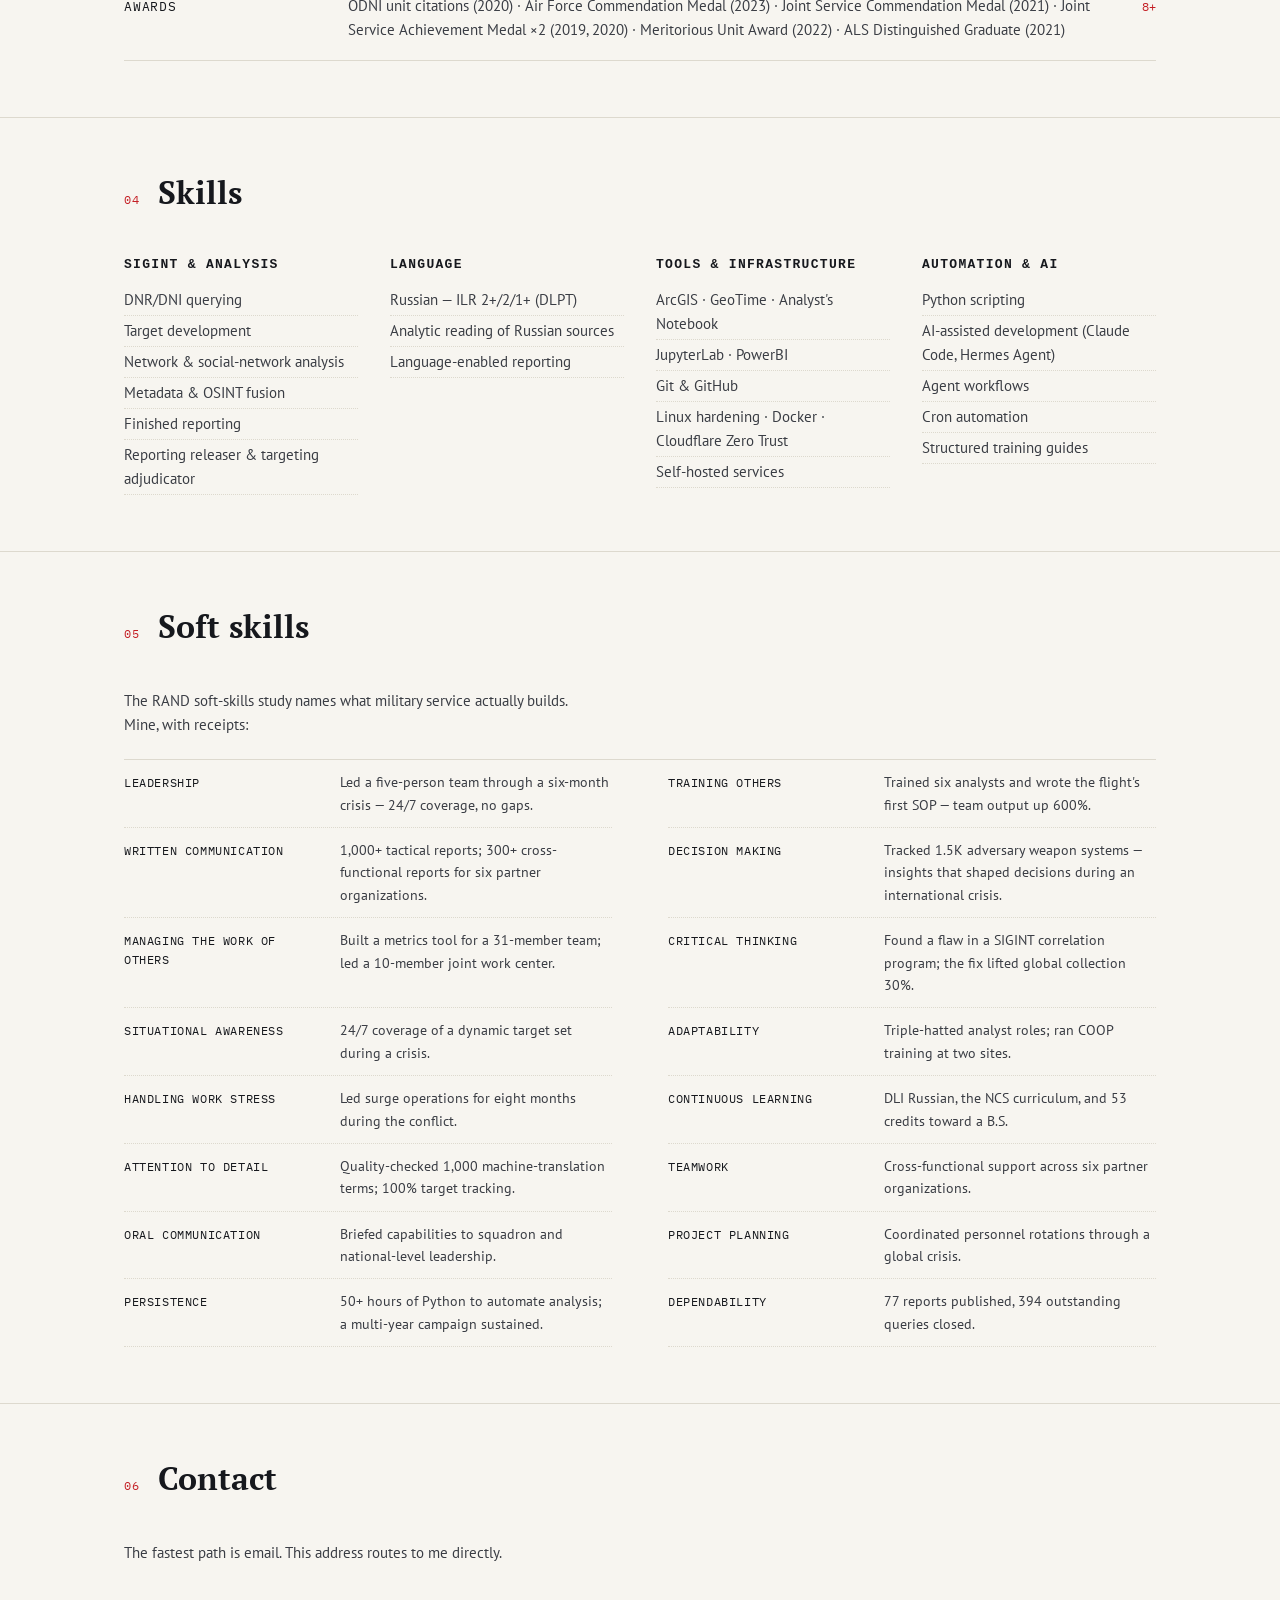
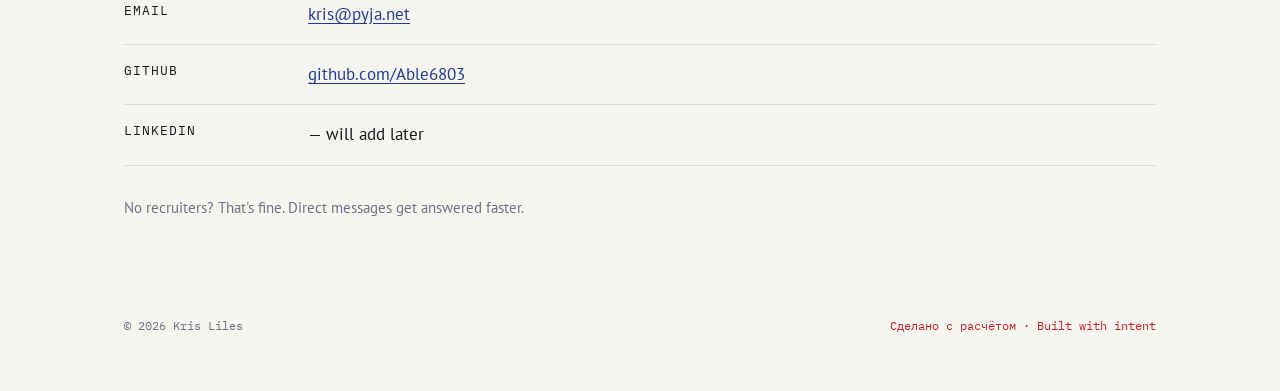
==== commit 5d2f2ff0: "v8: real portfolio — 4 public repos (Russian drill pipeline, infra manifest, alert stack, this site)" ====
--- a/index.html
+++ b/index.html
@@ -8,6 +8,7 @@
   <link rel="preconnect" href="https://fonts.googleapis.com">
   <link rel="preconnect" href="https://fonts.gstatic.com" crossorigin>
   <link href="https://fonts.googleapis.com/css2?family=IBM+Plex+Mono:wght@400;500&family=PT+Sans:wght@400;700&family=PT+Serif:ital,wght@0,400;0,700;1,400&display=swap" rel="stylesheet">
+  <link rel="icon" href="data:image/svg+xml,%3Csvg xmlns='http://www.w3.org/2000/svg' viewBox='0 0 64 64'%3E%3Crect width='64' height='64' fill='%23C41E24'/%3E%3Ctext x='32' y='43' font-family='monospace' font-size='26' fill='%23fff' text-anchor='middle'%3EKML%3C/text%3E%3C/svg%3E">
   <link rel="stylesheet" href="assets/style.css">
 </head>
 <body>
@@ -32,6 +33,7 @@
         <div class="hero-cta">
           <a class="btn primary" href="#experience" data-i18n="hero.cta.resume">Jump to the résumé</a>
           <a class="btn" href="portfolio.html" data-i18n="hero.cta.work">See the work</a>
+          <a class="btn" href="resume.pdf" data-i18n="resume.download">Download PDF résumé</a>
         </div>
       </div>
       <aside class="red-panel">
--- a/assets/style.css
+++ b/assets/style.css
@@ -296,3 +296,14 @@
   html { scroll-behavior: auto; }
   body { transition: none; }
 }
+
+/* ————— print (resume PDF) ————— */
+@media print {
+  .lang-toggle, .main-nav, .hero-cta, .site-foot, .btn { display: none !important; }
+  .hero { padding: 24px 0 16px; border-bottom: none; }
+  .section { padding: 22px 0; }
+  .red-panel { background: none; color: var(--ink); border: 1px solid var(--ink); }
+  body { font-size: 12pt; }
+  a { color: var(--ink); text-decoration: none; }
+  .wrap { max-width: none; padding: 0; }
+}
